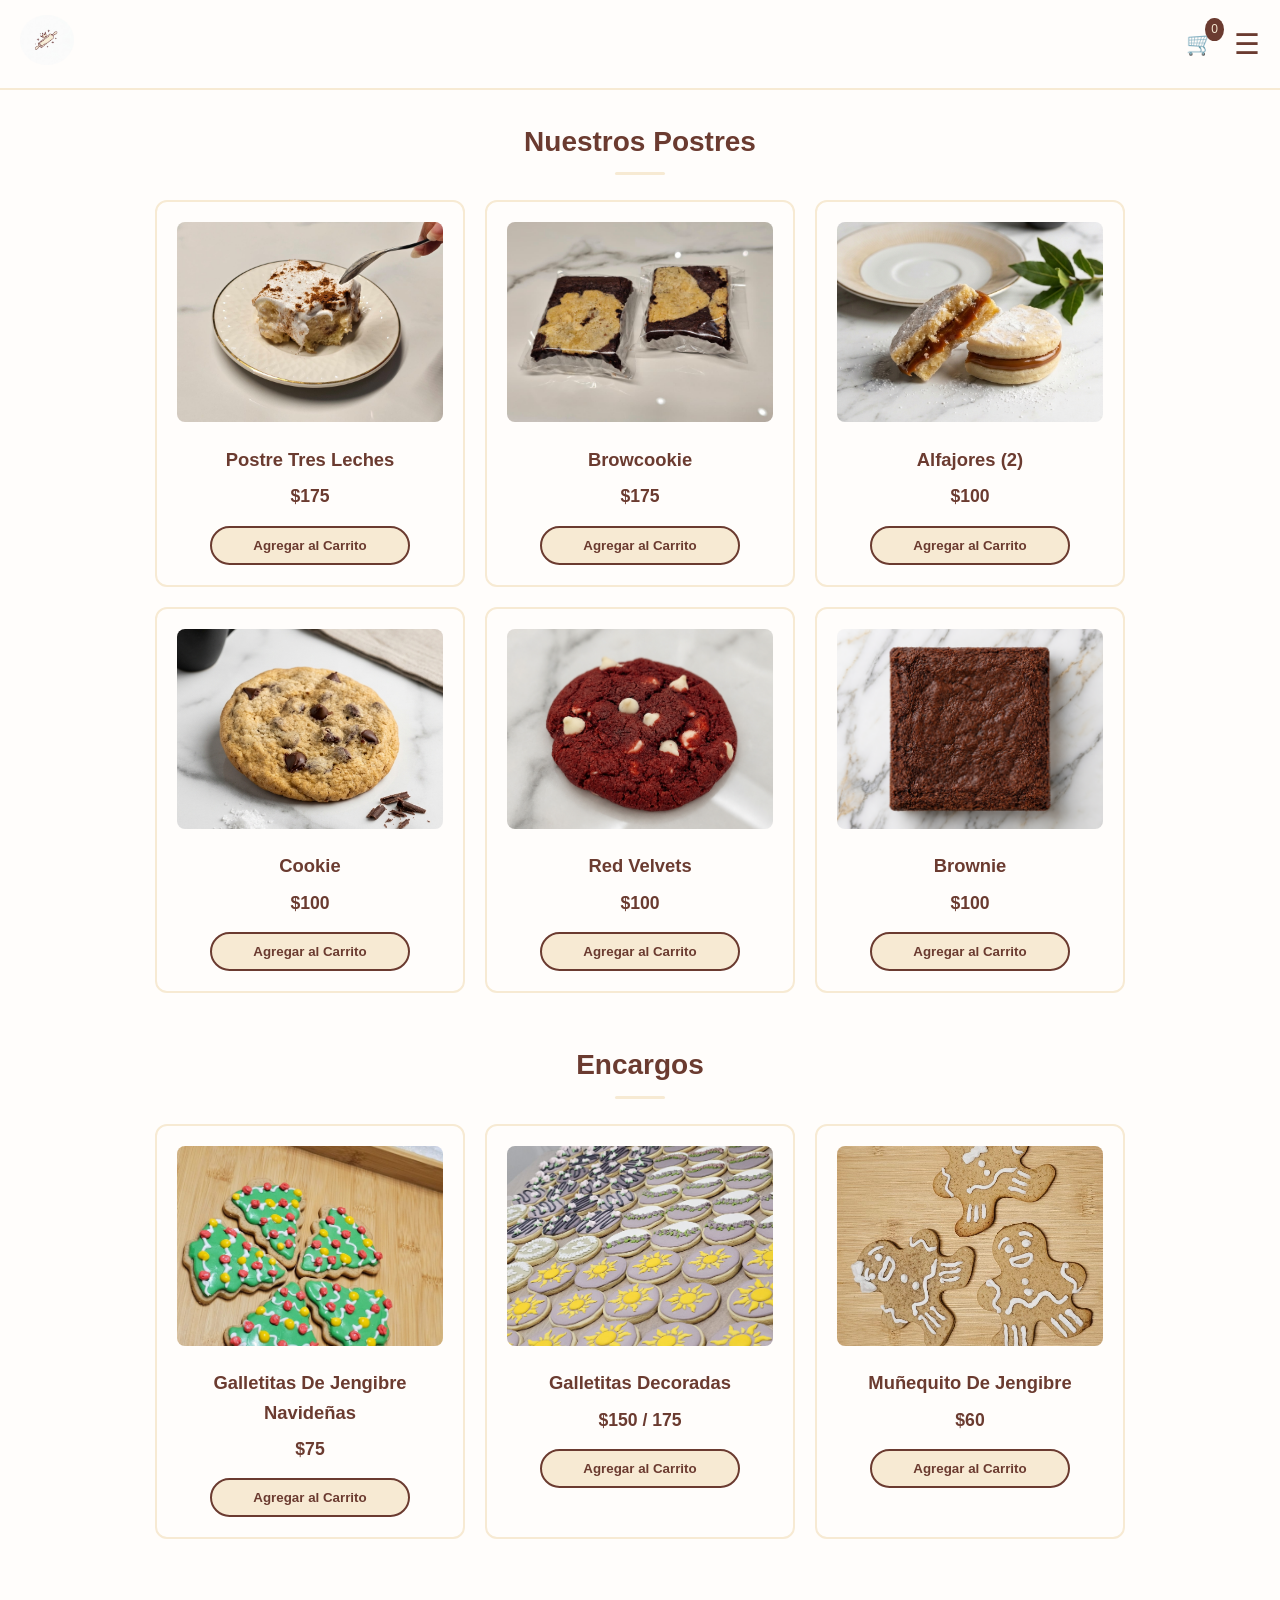
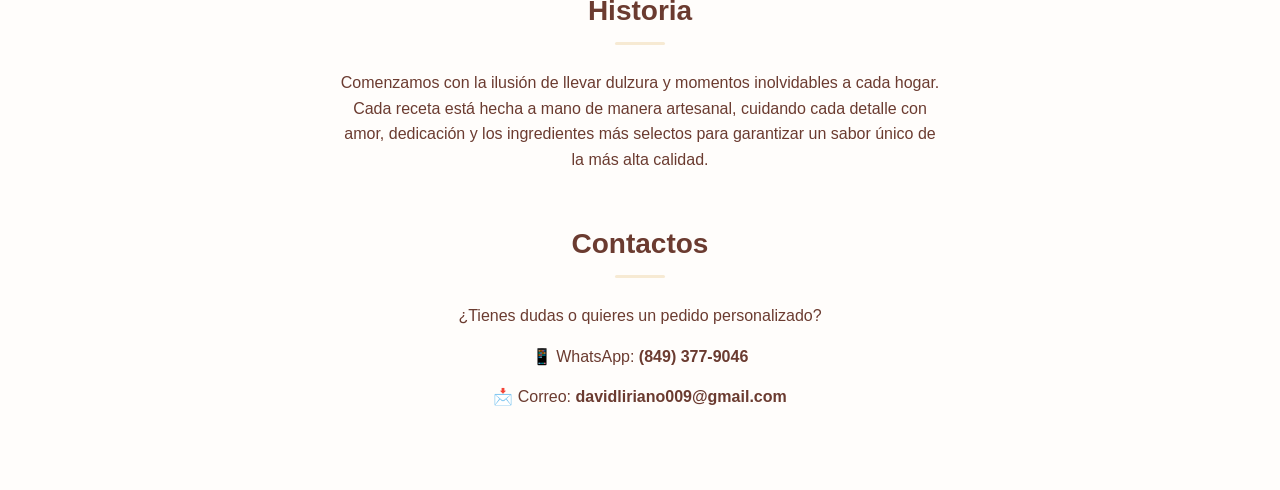
==== checkout.html @ f3876b4b "Add files via upload" ====
<!DOCTYPE html>
<html lang="es">
<head>
    <meta charset="UTF-8">
    <meta name="viewport" content="width=device-width, initial-scale=1.0">
    <title>Finalizar Pedido - WH Confetteria</title>
    <link rel="stylesheet" href="style.css">
</head>
<body class="checkout-body">

    <!-- NAVBAR PREMIUM MINIMALISTA -->
    <header class="checkout-navbar">
        <img src="hwconfetteria logo.jpg" alt="Logo Repostería" class="checkout-logo" onclick="window.location.href='index.html'">
        <span class="secure-icon">🔒 Pago Seguro</span>
    </header>

    <!-- VENTANA EMERGENTE DE AVISO -->
    <div id="custom-alert" class="modal-alert">
        <div class="modal-alert-content">
            <span class="modal-alert-icon">⚠️</span>
            <p id="modal-alert-text"></p>
            <button class="btn-modal-close" onclick="closeAlert()">Entendido</button>
        </div>
    </div>

    <!-- ENCABEZADO DE FORMULARIO DESPEJADO -->
    <div class="checkout-title-container">
        <h2>Finalizar tu compra</h2>
        <p>Por favor, completa tus datos para procesar la orden de tus postres.</p>
    </div>

    <!-- INTERFAZ DOS COLUMNAS -->
    <div class="checkout-container">
        
        <!-- COLUMNA IZQUIERDA: CONFIGURACIÓN DE FORMULARIOS -->
        <div class="checkout-main">
            
            <!-- PASO 1: DATOS PERSONALES -->
            <div class="checkout-section-card">
                <h3><span>1</span> Datos del Cliente</h3>
                <div class="form-group">
                    <label for="client-name">Nombre Completo</label>
                    <input type="text" id="client-name" placeholder="Ej. Juan Pérez" required>
                </div>
            </div>

            <!-- PASO 2: MÉTODOS DE ENTREGA DINÁMICOS -->
            <div class="checkout-section-card">
                <h3><span>2</span> Método de Entrega</h3>
                <div class="delivery-tabs">
                    <button type="button" class="tab-btn active" id="btn-pickup" onclick="setDeliveryMethod('pickup')">Pasar a buscar</button>
                    <button type="button" class="tab-btn" id="btn-delivery" onclick="setDeliveryMethod('delivery')">Envío a domicilio</button>
                </div>
                
                <!-- MOSTRADO POR DEFECTO -->
                <div id="pickup-info" class="delivery-content active">
                    <p class="pickup-text">📍 Retira tu pedido directamente en nuestra ubicación: <br><strong>Residencial Don Nube II</strong>.</p>
                </div>
                
                <!-- OCULTO POR DEFECTO -->
                <div id="delivery-info" class="delivery-content">
                    <div class="form-group">
                        <label for="order-address">Dirección Exacta de Envío</label>
                        <textarea id="order-address" placeholder="Sector, Calle, Número de casa o apartamento y referencias..."></textarea>
                    </div>
                </div>
            </div>

            <!-- PASO 3: PROGRAMACIÓN DE TIEMPO -->
            <div class="checkout-section-card">
                <h3><span>3</span> Programar Entrega</h3>
                <div class="form-group">
                    <label for="order-date">¿Para qué fecha y hora deseas tu pedido?</label>
                    <input type="datetime-local" id="order-date" required>
                </div>
            </div>

            <!-- PASO 4: MÉTODOS DE PAGO INTELIGENTES -->
            <div class="checkout-section-card">
                <h3><span>4</span> Método de Pago</h3>
                <div class="payment-tabs">
                    <button type="button" class="pay-tab-btn active" id="btn-cash" onclick="setPaymentMethod('cash')">Efectivo</button>
                    <button type="button" class="pay-tab-btn" id="btn-transfer" onclick="setPaymentMethod('transfer')">Transferencia Bancaria</button>
                </div>

                <!-- SECCIÓN DE BANCOS OCULTA POR DEFECTO -->
                <div id="bank-info" class="payment-content">
                    <p class="bank-instruction">Selecciona el banco desde el cual vas a transferir:</p>
                    
                    <div class="bank-options-grid">
                        <div class="bank-item" id="bank-reservas" onclick="selectBank('Banreservas')">
                            <img src="Banreservas.jpg" alt="Banreservas" class="bank-logo-img">
                            <span>Banreservas</span>
                        </div>
                        <div class="bank-item" id="bank-popular" onclick="selectBank('Popular')">
                            <img src="Popular.png" alt="Popular" class="bank-logo-img">
                            <span>Banco Popular</span>
                        </div>
                        <div class="bank-item" id="bank-bhd" onclick="selectBank('BHD')">
                            <img src="Bhd.jpg" alt="BHD" class="bank-logo-img">
                            <span>Banco BHD</span>
                        </div>
                    </div>
                </div>
            </div>

        </div>

        <!-- COLUMNA DERECHA: RESUMEN LATERAL FIJO -->
        <div class="checkout-sidebar">
            <div class="summary-card">
                <h3>Resumen del Pedido</h3>
                <hr class="summary-divider">
                <ul id="summary-items-list" class="summary-items-list">
                    <!-- Dinámico -->
                </ul>
                <hr class="summary-divider">
                <div class="summary-total-row">
                    <span>Total a pagar:</span>
                    <span class="total-price">$<span id="summary-total-val">0</span></span>
                </div>
                <button class="btn-place-order" onclick="processFinalOrder()">Confirmar y Enviar por WhatsApp</button>
                <button class="btn-back-store" onclick="window.location.href='index.html'">← Volver a la tienda</button>
            </div>
        </div>

    </div>

    <!-- SCRIPT LOGICIAL DE FILTRADO -->
    <script>
        let checkoutCart = [];
        let deliveryMethod = 'pickup';
        let paymentMethod = 'cash';
        let selectedBankName = '';

        window.onload = function() {
            const savedCart = localStorage.getItem('wh_cart');
            if(!savedCart) {
                window.location.href = 'index.html';
                return;
            }
            checkoutCart = JSON.parse(savedCart);
            renderSummary();
        };

        function renderSummary() {
            const listContainer = document.getElementById('summary-items-list');
            listContainer.innerHTML = '';
            let total = 0;

            checkoutCart.forEach(item => {
                total += item.price;
                let li = document.createElement('li');
                li.className = 'summary-item';
                li.innerHTML = `<span>${item.name}</span> <strong>$${item.price}</strong>`;
                listContainer.appendChild(li);
            });

            document.getElementById('summary-total-val').innerText = total;
        }

        function showAlert(text) {
            document.getElementById('modal-alert-text').innerText = text;
            document.getElementById('custom-alert').classList.add('show');
        }
        function closeAlert() { document.getElementById('custom-alert').classList.remove('show'); }

        function setDeliveryMethod(method) {
            deliveryMethod = method;
            document.getElementById('btn-pickup').classList.remove('active');
            document.getElementById('btn-delivery').classList.remove('active');
            document.getElementById('pickup-info').classList.remove('active');
            document.getElementById('delivery-info').classList.remove('active');
            
            if(method === 'pickup') {
                document.getElementById('btn-pickup').classList.add('active');
                document.getElementById('pickup-info').classList.add('active');
                document.getElementById('order-address').value = ""; 
            } else {
                document.getElementById('btn-delivery').classList.add('active');
                document.getElementById('delivery-info').classList.add('active');
            }
        }

        function setPaymentMethod(method) {
            paymentMethod = method;
            document.getElementById('btn-cash').classList.remove('active');
            document.getElementById('btn-transfer').classList.remove('active');
            document.getElementById('bank-info').classList.remove('active');
            
            if(method === 'cash') {
                document.getElementById('btn-cash').classList.add('active');
                selectedBankName = '';
                clearBankSelection();
            } else {
                document.getElementById('btn-transfer').classList.add('active');
                document.getElementById('bank-info').classList.add('active');
            }
        }

        function selectBank(bank) {
            selectedBankName = bank;
            clearBankSelection();
            if(bank === 'Banreservas') document.getElementById('bank-reservas').classList.add('selected');
            if(bank === 'Popular') document.getElementById('bank-popular').classList.add('selected');
            if(bank === 'BHD') document.getElementById('bank-bhd').classList.add('selected');
        }

        function clearBankSelection() {
            document.getElementById('bank-reservas').classList.remove('selected');
            document.getElementById('bank-popular').classList.remove('selected');
            document.getElementById('bank-bhd').classList.remove('selected');
        }

        function processFinalOrder() {
            const name = document.getElementById('client-name').value.trim();
            if(!name) {
                showAlert("Por favor, introduce tu nombre.");
                return;
            }

            let address = "";
            if(deliveryMethod === 'delivery') {
                address = document.getElementById('order-address').value.trim();
                if(!address) {
                    showAlert("Por favor, ingresa tu dirección de envío.");
                    return;
                }
            }

            const dateVal = document.getElementById('order-date').value;
            if(!dateVal) {
                showAlert("Por favor, selecciona el día y la hora de entrega.");
                return;
            }

            if(paymentMethod === 'transfer' && !selectedBankName) {
                showAlert("Por favor, selecciona un banco para la transferencia.");
                return;
            }

            const fechaFormateada = new Date(dateVal).toLocaleString('es-DO', {
                dateStyle: 'medium', timeStyle: 'short'
            });

            let mensaje = `🛍️ *NUEVA ORDEN DE LA WEB - WH CONFETTERIA*\n\n`;
            mensaje += `👤 *Cliente:* ${name}\n`;
            mensaje += `📅 *Fecha y hora:* ${fechaFormateada}\n`;
            
            if(deliveryMethod === 'pickup') {
                mensaje += `🛵 *Tipo:* Pasar a buscar por la tienda\n`;
            } else {
                mensaje += `🛵 *Tipo:* Envío a domicilio\n📍 *Dirección:* ${address}\n`;
            }

            if(paymentMethod === 'cash') {
                mensaje += `💵 *Pago:* Efectivo\n`;
            } else {
                mensaje += `💵 *Pago:* Transferencia Bancaria (${selectedBankName})\n`;
            }

            mensaje += `\n📦 *Detalle del Pedido:*\n`;
            let total = 0;
            checkoutCart.forEach(item => {
                mensaje += `- ${item.name} ($${item.price})\n`;
                total += item.price;
            });

            mensaje += `\n💰 *Total a pagar: $${total}*`;

            let url = `https://wa.me/18493779046?text=${encodeURIComponent(mensaje)}`;
            localStorage.removeItem('wh_cart'); 
            window.open(url, '_blank');
        }
    </script>
</body>
</html>
---- style.css ----
/* CONFIGURACIÓN GENERAL */
* {
    margin: 0;
    padding: 0;
    box-sizing: border-box;
    font-family: 'Segoe UI', Tahoma, Geneva, Verdana, sans-serif;
}

body {
    background-color: #FFFDFB;
    color: #6B3B30;
    line-height: 1.6;
}

/* NAVBAR */
.navbar {
    display: flex;
    justify-content: space-between;
    align-items: center;
    padding: 15px 20px;
    background-color: #FFFDFB;
    border-bottom: 2px solid #F7EAD3;
    position: sticky;
    top: 0;
    z-index: 100;
}

.logo-img {
    height: 50px; /* Un poco más compacto para que no sature en móvil */
    width: auto;
    object-fit: contain;
    border-radius: 100%;
}

.right-nav {
    display: flex;
    align-items: center;
    gap: 20px;
}

.cart-icon {
    font-size: 1.4rem;
    cursor: pointer;
    position: relative;
    user-select: none;
}

#cart-count {
    position: absolute;
    top: -8px;
    right: -10px;
    background-color: #6B3B30;
    color: #F7EAD3;
    border-radius: 50%;
    padding: 2px 6px;
    font-size: 0.75rem;
}

.menu-toggle {
    font-size: 1.8rem;
    cursor: pointer;
    color: #6B3B30;
    user-select: none;
}

/* MENÚ LATERAL DESPLEGABLE (DERECHA) */
.sidebar {
    position: fixed;
    top: 0;
    right: -100%; /* Oculto completamente fuera de la pantalla */
    width: 300px;
    max-width: 85%; /* No tapa toda la pantalla en móviles pequeños, dejando ver el fondo */
    height: 100%;
    background-color: #FFFDFB;
    box-shadow: -5px 0 15px rgba(107, 59, 48, 0.1);
    z-index: 200;
    padding: 40px 30px;
    transition: right 0.4s ease;
    border-left: 3px solid #F7EAD3;
}

.sidebar.active {
    right: 0;
}

.close-btn {
    font-size: 2.5rem;
    cursor: pointer;
    color: #6B3B30;
    position: absolute;
    top: 15px;
    right: 25px;
}

.menu-links {
    list-style: none;
    margin-top: 40px;
}

.menu-links li {
    margin-bottom: 25px;
}

.menu-links a {
    text-decoration: none;
    color: #6B3B30;
    font-size: 1.25rem;
    font-weight: 600;
    display: block;
}

.map-link {
    color: #b07061 !important;
    border-top: 1px solid #F7EAD3;
    padding-top: 15px;
    margin-top: 15px;
}

/* CARRITO LATERAL RE-DISEÑADO PARA MÓVILES */
.cart-sidebar {
    position: fixed;
    top: 0;
    right: -100%; 
    width: 100%; /* Ocupa toda la pantalla en móvil para interactuar mejor */
    max-width: 400px; /* En computadoras no se desparrama demasiado */
    height: 100%;
    background-color: #FFFDFB;
    box-shadow: -5px 0 15px rgba(107, 59, 48, 0.1);
    z-index: 250;
    padding: 40px 20px;
    transition: right 0.4s ease;
    border-left: 3px solid #F7EAD3;
    display: flex;
    flex-direction: column;
}

.cart-sidebar.active {
    right: 0;
}

.cart-sidebar h3 {
    margin-bottom: 20px;
    border-bottom: 2px solid #F7EAD3;
    padding-bottom: 10px;
}

#cart-items {
    list-style: none;
    overflow-y: auto;
    flex-grow: 1;
}

#cart-items li {
    display: flex;
    justify-content: space-between;
    align-items: center;
    padding: 12px 0;
    border-bottom: 1px solid #F7EAD3;
    font-size: 1rem;
}

.remove-item {
    color: #d9534f;
    cursor: pointer;
    font-weight: bold;
    padding: 5px 10px; /* Área de toque más grande para dedos */
}

.cart-total {
    padding: 20px 0;
    font-size: 1.3rem;
    border-top: 2px solid #F7EAD3;
}

.btn-checkout {
    background-color: #6B3B30;
    color: #FFFDFB;
    border: none;
    padding: 15px; /* Botón alto, cómodo para pulsar en pantallas táctiles */
    font-size: 1.1rem;
    font-weight: bold;
    border-radius: 8px;
    cursor: pointer;
    width: 100%;
}

/* CONTENIDO PRINCIPAL */
.content {
    max-width: 1000px;
    margin: 0 auto;
    padding: 30px 15px;
}

.product-section, .about-section, .contact-section {
    margin-bottom: 50px;
    scroll-margin-top: 90px;
}

h2 {
    font-size: 1.75rem;
    margin-bottom: 25px;
    text-align: center;
}

h2::after {
    content: '';
    display: block;
    width: 50px;
    height: 3px;
    background-color: #F7EAD3;
    margin: 8px auto 0 auto;
    border-radius: 2px;
}

/* CUADRÍCULA DE PRODUCTOS INTELIGENTE */
.products-grid {
    display: grid;
    grid-template-columns: repeat(auto-fit, minmax(240px, 1fr));
    gap: 20px;
}

.product-card {
    background-color: #FFFDFB;
    border: 2px solid #F7EAD3;
    border-radius: 12px;
    padding: 20px;
    text-align: center;
}

.product-placeholder {
    font-size: 3.5rem;
    margin-bottom: 10px;
}

.product-card h3 {
    font-size: 1.15rem;
    margin-bottom: 8px;
}

.price {
    font-weight: bold;
    font-size: 1.1rem;
    margin-bottom: 15px;
}

.btn-add {
    background-color: #F7EAD3;
    color: #6B3B30;
    border: 2px solid #6B3B30;
    padding: 10px 20px; /* Ajustado para pantallas táctiles */
    font-weight: bold;
    border-radius: 25px;
    cursor: pointer;
    width: 100%; /* Ocupa el ancho de la tarjeta en móvil para presionar fácil */
    max-width: 200px;
}

/* SECCIONES TEXTO */
.about-section p, .contact-section p {
    text-align: center;
    max-width: 600px;
    margin: 0 auto 15px auto;
    font-size: 1rem;
}

/* ==========================================================================
   MEDIA QUERIES (OPTIMIZACIONES ESPECÍFICAS PARA PANTALLAS PEQUEÑAS)
   ========================================================================== */
@media (max-width: 480px) {
    .navbar {
        padding: 12px 15px;
    }
    
    .logo-img {
        height: 45px;
    }

    .products-grid {
        grid-template-columns: 1fr; /* Una sola columna limpia en móviles */
        gap: 15px;
    }

    .product-card {
        padding: 15px;
    }

    .btn-add {
        max-width: 100%; /* Botón completo de lado a lado en la tarjeta */
    }

    h2 {
        font-size: 1.5rem;
    }
}

.product-img {
    width: 100%;
    height: 200px;         /* Altura fija ideal para que todas las tarjetas midan lo mismo */
    object-fit: cover;     /* Esto hace que la foto se adapte sin estirarse feo */
    border-radius: 8px;    /* Bordes redondeados elegantes */
    margin-bottom: 15px;
}

/* CONFIGURACIÓN GENERAL */
* {
    margin: 0;
    padding: 0;
    box-sizing: border-box;
    font-family: 'Segoe UI', Tahoma, Geneva, Verdana, sans-serif;
}

body {
    background-color: #FFFDFB;
    color: #6B3B30;
    line-height: 1.6;
}

/* NAVBAR */
.navbar {
    display: flex;
    justify-content: space-between;
    align-items: center;
    padding: 15px 20px;
    background-color: #FFFDFB;
    border-bottom: 2px solid #F7EAD3;
    position: sticky;
    top: 0;
    z-index: 100;
}

.logo-img {
    height: 50px;
    width: auto;
    object-fit: contain;
}

.right-nav {
    display: flex;
    align-items: center;
    gap: 20px;
}

.cart-icon {
    font-size: 1.4rem;
    cursor: pointer;
    position: relative;
    user-select: none;
}

#cart-count {
    position: absolute;
    top: -8px;
    right: -10px;
    background-color: #6B3B30;
    color: #F7EAD3;
    border-radius: 50%;
    padding: 2px 6px;
    font-size: 0.75rem;
}

.menu-toggle {
    font-size: 1.8rem;
    cursor: pointer;
    color: #6B3B30;
    user-select: none;
}

/* MENÚ LATERAL DESPLEGABLE (DERECHA) */
.sidebar {
    position: fixed;
    top: 0;
    right: -100%;
    width: 300px;
    max-width: 85%;
    height: 100%;
    background-color: #FFFDFB;
    box-shadow: -5px 0 15px rgba(107, 59, 48, 0.1);
    z-index: 200;
    padding: 40px 30px;
    transition: right 0.4s ease;
    border-left: 3px solid #F7EAD3;
}

.sidebar.active {
    right: 0;
}

.close-btn {
    font-size: 2.5rem;
    cursor: pointer;
    color: #6B3B30;
    position: absolute;
    top: 15px;
    right: 25px;
}

.menu-links {
    list-style: none;
    margin-top: 40px;
}

.menu-links li {
    margin-bottom: 25px;
}

.menu-links a {
    text-decoration: none;
    color: #6B3B30;
    font-size: 1.25rem;
    font-weight: 600;
    display: block;
}

.map-link {
    color: #b07061 !important;
    border-top: 1px solid #F7EAD3;
    padding-top: 15px;
    margin-top: 15px;
}

/* CARRITO LATERAL */
.cart-sidebar {
    position: fixed;
    top: 0;
    right: -100%; 
    width: 100%;
    max-width: 400px;
    height: 100%;
    background-color: #FFFDFB;
    box-shadow: -5px 0 15px rgba(107, 59, 48, 0.1);
    z-index: 250;
    padding: 40px 20px;
    transition: right 0.4s ease;
    border-left: 3px solid #F7EAD3;
    display: flex;
    flex-direction: column;
}

.cart-sidebar.active {
    right: 0;
}

.cart-sidebar h3 {
    margin-bottom: 20px;
    border-bottom: 2px solid #F7EAD3;
    padding-bottom: 10px;
}

#cart-items {
    list-style: none;
    overflow-y: auto;
    flex-grow: 1;
}

#cart-items li {
    display: flex;
    justify-content: space-between;
    align-items: center;
    padding: 12px 0;
    border-bottom: 1px solid #F7EAD3;
    font-size: 1rem;
}

.remove-item {
    color: #d9534f;
    cursor: pointer;
    font-weight: bold;
    padding: 5px 10px;
}

/* NUEVA CAJA DE FECHA CON DISEÑO PREMIUM */
.order-date-card {
    background-color: #FFFDFB;
    border: 2px solid #F7EAD3;
    border-radius: 12px;
    padding: 18px;
    margin: 20px 0;
    box-shadow: 0 4px 12px rgba(107, 59, 48, 0.04);
}

.date-header {
    display: flex;
    align-items: center;
    gap: 10px;
    margin-bottom: 12px;
}

.calendar-icon {
    font-size: 1.3rem;
}

.date-label {
    font-weight: 700;
    font-size: 0.95rem;
    color: #6B3B30;
    text-transform: uppercase;
    letter-spacing: 0.5px;
}

.order-date-card input[type="datetime-local"] {
    width: 100%;
    padding: 12px 14px;
    border: 2px solid #F7EAD3;
    background-color: #FFFDFB;
    color: #6B3B30;
    border-radius: 8px;
    font-size: 1.05rem; /* Más grande para pulsar fácilmente en móviles */
    font-weight: 500;
    outline: none;
    transition: border-color 0.2s, box-shadow 0.2s;
    cursor: pointer;
}

.order-date-card input[type="datetime-local"]:focus {
    border-color: #6B3B30;
    box-shadow: 0 0 0 3px rgba(107, 59, 48, 0.1);
}

.cart-total {
    padding: 20px 0;
    font-size: 1.3rem;
    border-top: 2px solid #F7EAD3;
}

.btn-checkout {
    background-color: #6B3B30;
    color: #FFFDFB;
    border: none;
    padding: 15px;
    font-size: 1.1rem;
    font-weight: bold;
    border-radius: 8px;
    cursor: pointer;
    width: 100%;
}

/* CONTENIDO PRINCIPAL */
.content {
    max-width: 1000px;
    margin: 0 auto;
    padding: 30px 15px;
}

.product-section, .about-section, .contact-section {
    margin-bottom: 50px;
    scroll-margin-top: 90px;
}

h2 {
    font-size: 1.75rem;
    margin-bottom: 25px;
    text-align: center;
}

h2::after {
    content: '';
    display: block;
    width: 50px;
    height: 3px;
    background-color: #F7EAD3;
    margin: 8px auto 0 auto;
    border-radius: 2px;
}

/* CUADRÍCULA DE PRODUCTOS */
.products-grid {
    display: grid;
    grid-template-columns: repeat(auto-fit, minmax(240px, 1fr));
    gap: 20px;
}

.product-card {
    background-color: #FFFDFB;
    border: 2px solid #F7EAD3;
    border-radius: 12px;
    padding: 20px;
    text-align: center;
}

.product-img {
    width: 100%;
    height: 200px;
    object-fit: cover;
    border-radius: 8px;
    margin-bottom: 15px;
}

.product-card h3 {
    font-size: 1.15rem;
    margin-bottom: 8px;
}

.price {
    font-weight: bold;
    font-size: 1.1rem;
    margin-bottom: 15px;
}

.btn-add {
    background-color: #F7EAD3;
    color: #6B3B30;
    border: 2px solid #6B3B30;
    padding: 10px 20px;
    font-weight: bold;
    border-radius: 25px;
    cursor: pointer;
    width: 100%;
    max-width: 200px;
}

/* SECCIONES TEXTO */
.about-section p, .contact-section p {
    text-align: center;
    max-width: 600px;
    margin: 0 auto 15px auto;
    font-size: 1rem;
}

/* MEDIA QUERIES (CELULARES) */
@media (max-width: 480px) {
    .navbar {
        padding: 12px 15px;
    }
    
    .logo-img {
        height: 45px;
    }

    .products-grid {
        grid-template-columns: 1fr;
        gap: 15px;
    }

    .product-card {
        padding: 15px;
    }

    .btn-add {
        max-width: 100%;
    }

    h2 {
        font-size: 1.5rem;
    }
}
.instagram-link {
    color: #a06b5e !important;
    border-top: 1px solid #F7EAD3;
    padding-top: 15px;
    margin-top: 15px;
    display: flex;
    align-items: center;
    gap: 8px;
    transition: color 0.2s;
}

.instagram-link:hover {
    color: #6B3B30 !important;
}
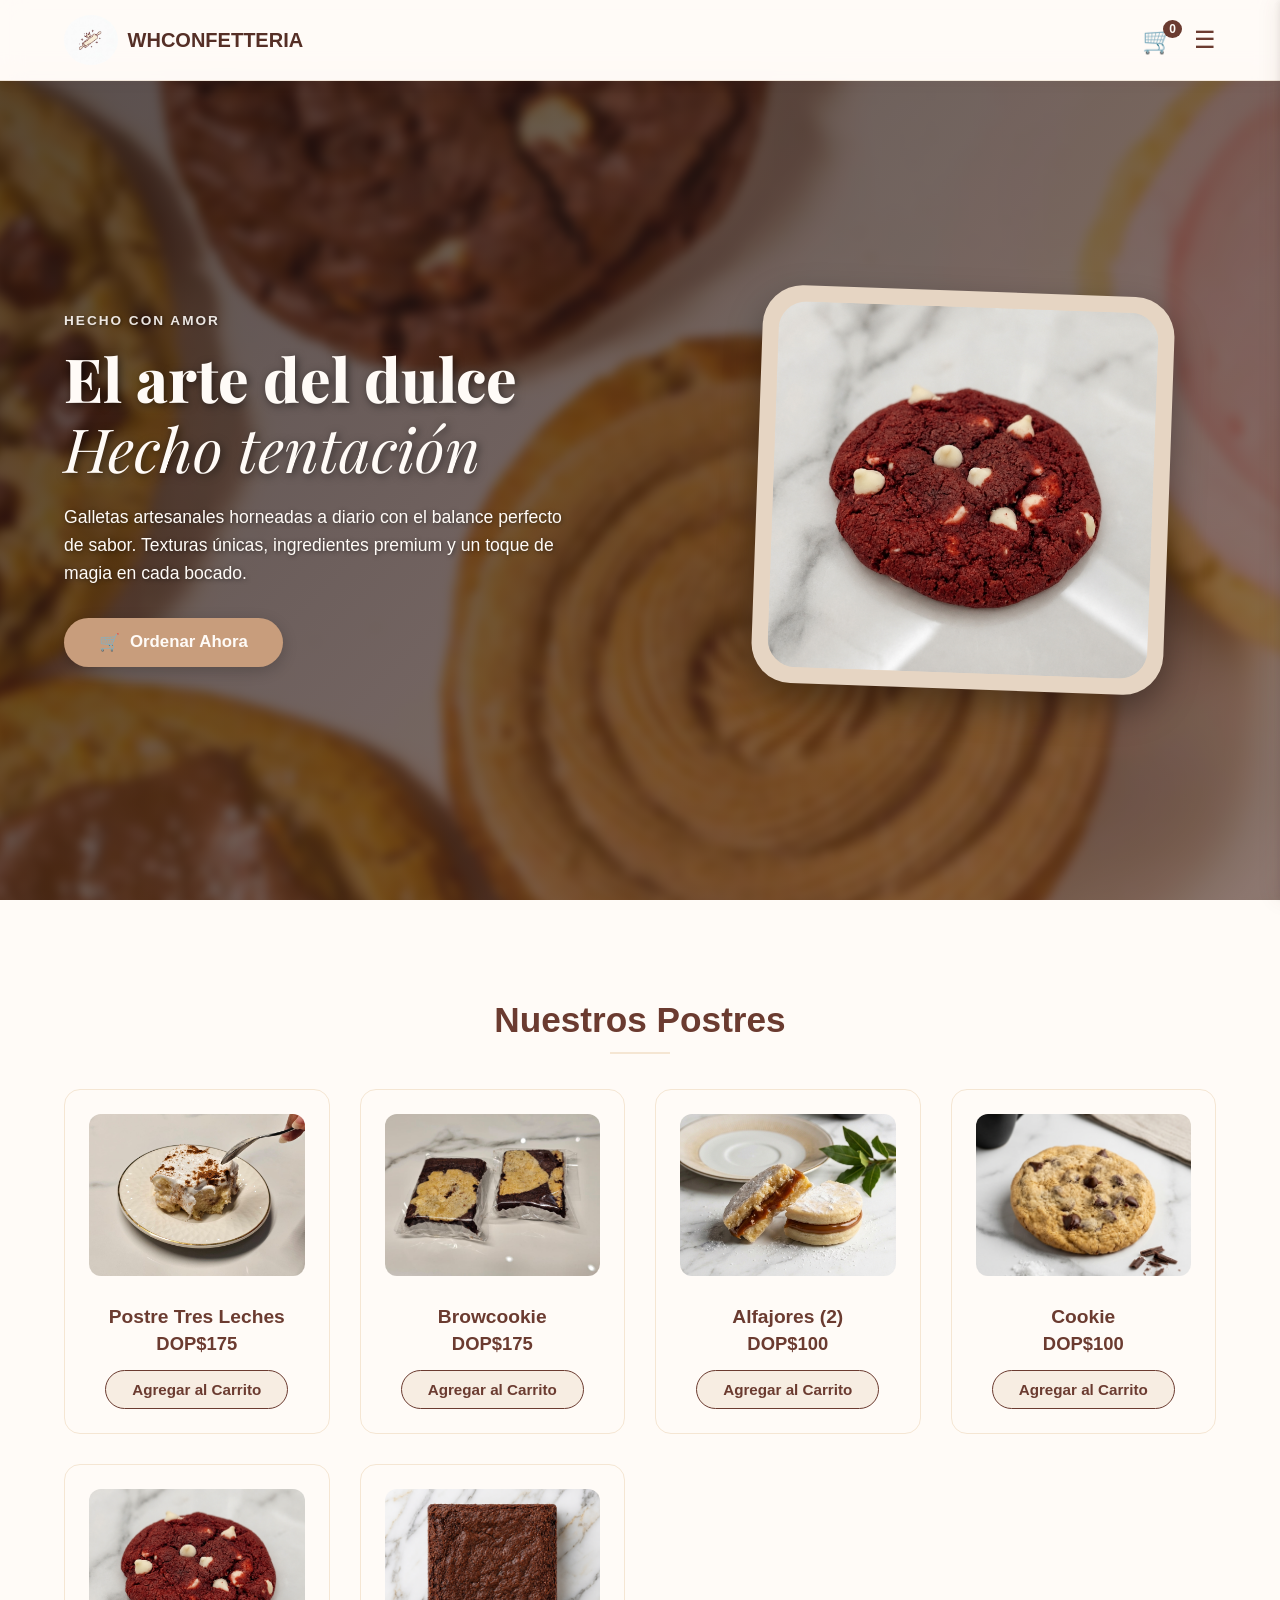
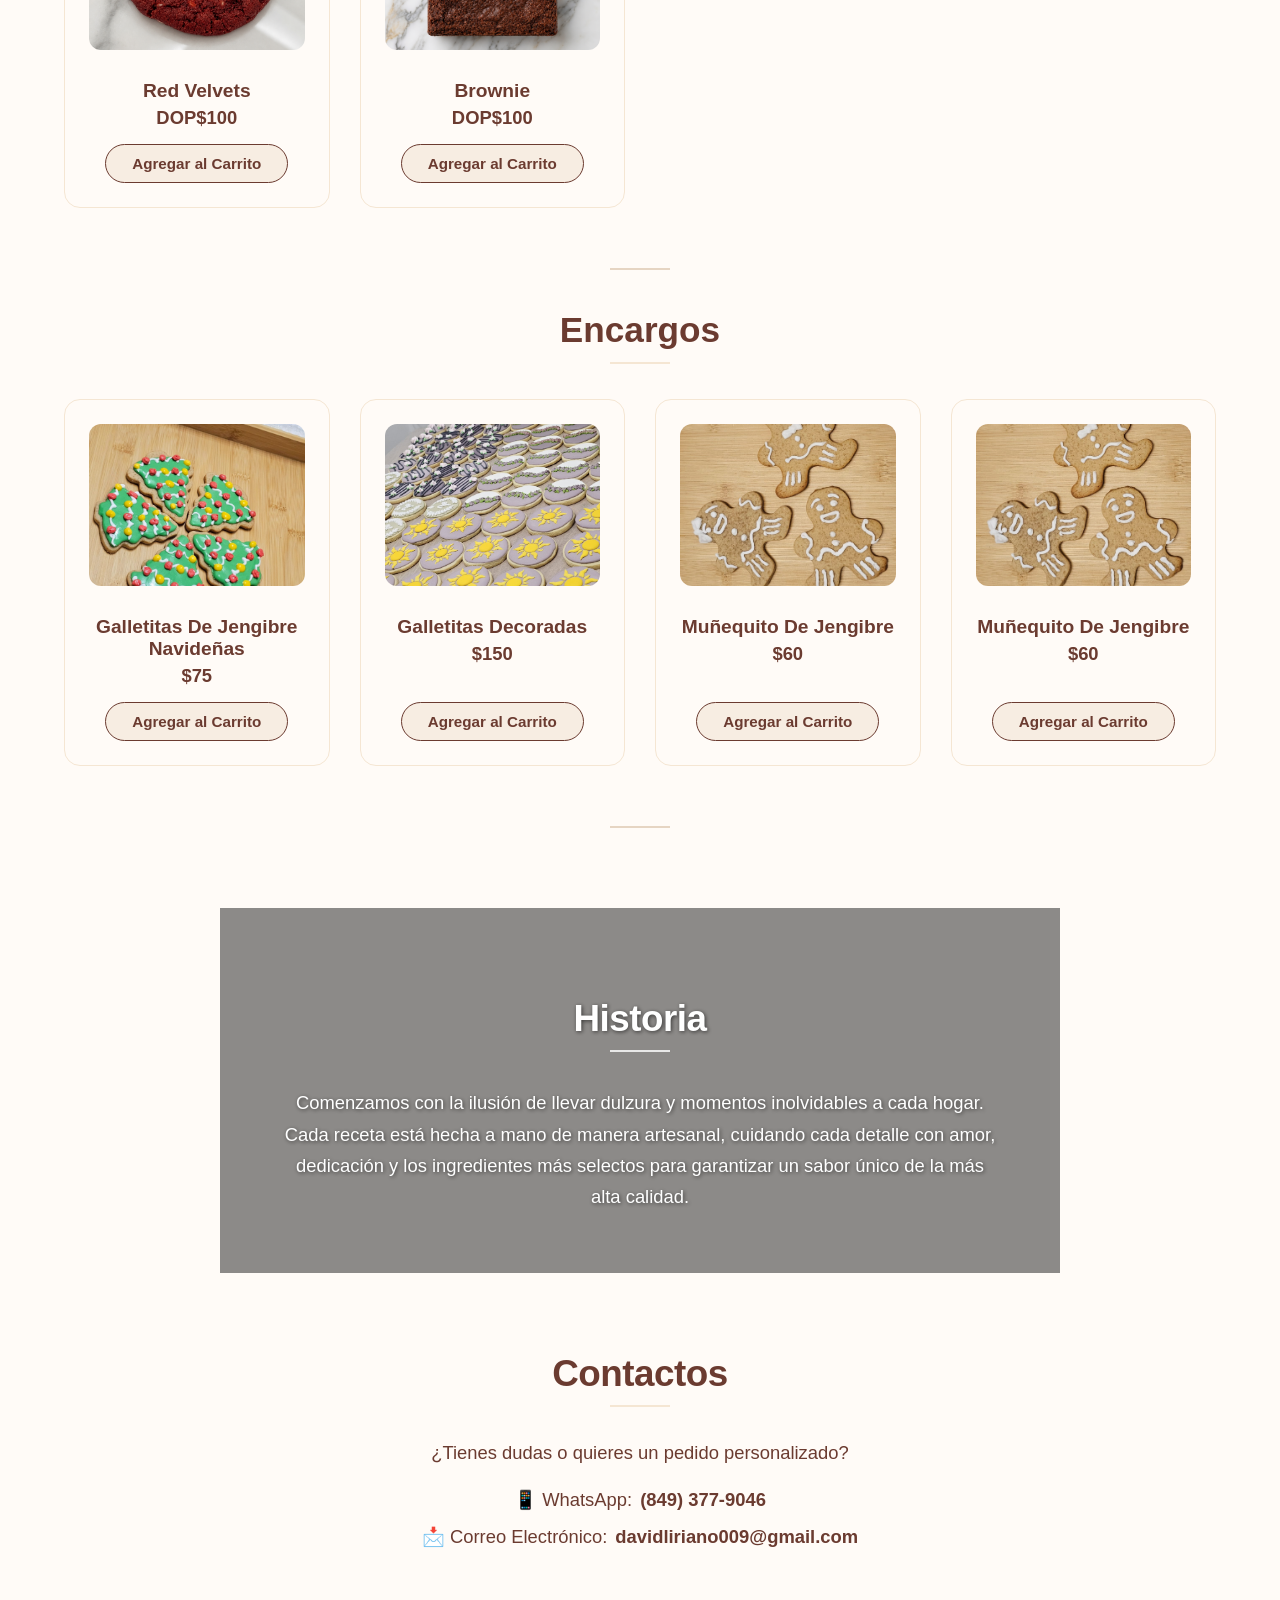
==== commit 513791ec: "Add files via upload" ====
--- a/checkout.html
+++ b/checkout.html
@@ -1,4 +1,3 @@
-
 <!DOCTYPE html>
 <html lang="es">
 <head>
@@ -11,12 +10,16 @@
 
     <!-- NAVBAR PREMIUM MINIMALISTA -->
     <header class="checkout-navbar">
-        <img src="hwconfetteria logo.jpg" alt="Logo Repostería" class="checkout-logo" onclick="window.location.href='index.html'">
+        <a href="index.html" class="logo-container" style="text-decoration: none; display: flex; align-items: center; gap: 10px;">
+            <img class="logo-img" src="hwconfetteria logo.jpg" alt="Logo Repostería" class="checkout-logo">
+            <span class="logo-text">WH</span>
+
+        </a>
         <span class="secure-icon">🔒 Pago Seguro</span>
     </header>
 
     <!-- VENTANA EMERGENTE DE AVISO -->
-    <div id="custom-alert" class="modal-alert">
+    <div id="custom-alert" class="modal-alert" style="display: none;">
         <div class="modal-alert-content">
             <span class="modal-alert-icon">⚠️</span>
             <p id="modal-alert-text"></p>
@@ -107,8 +110,10 @@
 
         </div>
 
-        <!-- COLUMNA DERECHA: RESUMEN LATERAL FIJO -->
+        <!-- COLUMNA DERECHA: RESUMEN LATERAL TOTALMENTE SEPARADO -->
         <div class="checkout-sidebar">
+            
+            <!-- 1. TARJETA BLANCA: Únicamente para el Resumen y el Total -->
             <div class="summary-card">
                 <h3>Resumen del Pedido</h3>
                 <hr class="summary-divider">
@@ -120,14 +125,66 @@
                     <span>Total a pagar:</span>
                     <span class="total-price">$<span id="summary-total-val">0</span></span>
                 </div>
-                <button class="btn-place-order" onclick="processFinalOrder()">Confirmar y Enviar por WhatsApp</button>
-                <button class="btn-back-store" onclick="window.location.href='index.html'">← Volver a la tienda</button>
-            </div>
-        </div>
-
-    </div>
-
-    <!-- SCRIPT LOGICIAL DE FILTRADO -->
+            </div> <!-- AQUÍ SE CIERRA LA CAJA BLANCA DEL RESUMEN -->
+
+            <!-- 2. SECCIÓN INDEPENDIENTE: Políticas, Checkbox y Botones de Acción (Sueltos) -->
+            <div class="checkout-legal-container">
+                
+                <!-- Caja de políticas propia con su fondo crema manejado por CSS -->
+                <div class="policy-box">
+                    <div class="policy-title">
+                        <span class="info-icon">ℹ️</span>
+                        <h4>Nuestra Política de Compromiso y Dulzura</h4>
+                    </div>
+                    <ul class="policy-list">
+                        <li><strong>Cada postre es único:</strong> Preparamos tus pedidos desde cero y de forma totalmente artesanal para garantizar su frescura, por lo que no aceptamos devoluciones una vez entregados.</li>
+                        <li><strong>¿Surgió un imprevisto?:</strong> Puedes cancelar tu orden de forma gratuita con un mínimo de <strong>24 horas de anticipación</strong>. Pasado este plazo, no se realizarán reembolsos debido a que los insumos ya habrán sido utilizados para tu preparación.</li>
+                        <li>Para conocer todos los detalles sobre nuestro proceso, consulta nuestros <a href="terminos.html" target="_blank">Términos y Condiciones completos</a>.</li>
+                    </ul>
+                </div>
+
+                <!-- Checkbox de aceptación (Suelto sobre fondo crema manejado por CSS) -->
+                <div class="terms-checkbox-container">
+                    <input type="checkbox" id="accept-terms" class="custom-checkbox">
+                    <label for="accept-terms" class="checkbox-label">
+                        He leído y acepto los <a href="terminos.html" target="_blank">Términos y Condiciones</a> y las <a href="privacidad.html" target="_blank">Políticas de Privacidad</a>
+                    </label>
+                </div>
+
+                <!-- Logotipos de Tarjetas -->
+                <div class="payment-icons">
+                    <img src="https://upload.wikimedia.org/wikipedia/commons/2/2a/Mastercard-logo.svg" alt="Mastercard" class="pay-logo">
+                </div>
+
+                <!-- Botones de Acción (Sueltos sobre fondo crema manejado por CSS) -->
+                <div class="checkout-actions">
+                    <button class="btn-checkout-confirm" onclick="processFinalOrder()">
+                        Confirmar Pedido <span class="arrow-icon">➔</span>
+                    </button>
+                    
+                    <button class="btn-checkout-continue" onclick="window.location.href='index.html'">
+                        <span class="bag-icon">🛍️</span> Seguir Comprando
+                    </button>
+                    
+                    <button class="btn-checkout-cancel" onclick="cancelEntireOrder()">
+                        <span class="cancel-icon">✕</span> Cancelar Pedido
+                    </button>
+                </div>
+
+                <!-- Textos de confianza al pie -->
+                <div class="checkout-footer-links">
+                    <p class="trust-text">Retiro en tienda • Pago seguro</p>
+                    <a href="envios.html" target="_blank" class="delivery-policy-link">Ver política de entrega</a>
+                   
+                </div>
+
+            </div> <!-- Fin de checkout-legal-container -->
+
+        </div> <!-- Fin de checkout-sidebar -->
+
+    </div> <!-- Fin de checkout-container -->
+
+    <!-- SCRIPT LOGICIAL CON VALIDACIONES -->
     <script>
         let checkoutCart = [];
         let deliveryMethod = 'pickup';
@@ -135,12 +192,18 @@
         let selectedBankName = '';
 
         window.onload = function() {
-            const savedCart = localStorage.getItem('wh_cart');
+            const savedCart = localStorage.getItem('cart');
             if(!savedCart) {
                 window.location.href = 'index.html';
                 return;
             }
             checkoutCart = JSON.parse(savedCart);
+            
+            if(checkoutCart.length === 0) {
+                window.location.href = 'index.html';
+                return;
+            }
+            
             renderSummary();
         };
 
@@ -150,10 +213,18 @@
             let total = 0;
 
             checkoutCart.forEach(item => {
-                total += item.price;
+                const itemSubtotal = item.price * item.quantity;
+                total += itemSubtotal;
+                
                 let li = document.createElement('li');
                 li.className = 'summary-item';
-                li.innerHTML = `<span>${item.name}</span> <strong>$${item.price}</strong>`;
+                li.innerHTML = `
+                    <span style="display: flex; align-items: center; gap: 8px;">
+                        <img src="${item.imgSrc || 'hwconfetteria logo.jpg'}" style="width:30px; height:30px; border-radius:50%; object-fit:cover; border:1px solid #F5E6D3;">
+                        ${item.name} <strong>x${item.quantity}</strong>
+                    </span> 
+                    <strong>$${itemSubtotal}</strong>
+                `;
                 listContainer.appendChild(li);
             });
 
@@ -162,9 +233,11 @@
 
         function showAlert(text) {
             document.getElementById('modal-alert-text').innerText = text;
-            document.getElementById('custom-alert').classList.add('show');
-        }
-        function closeAlert() { document.getElementById('custom-alert').classList.remove('show'); }
+            document.getElementById('custom-alert').style.display = 'flex';
+        }
+        function closeAlert() { 
+            document.getElementById('custom-alert').style.display = 'none'; 
+        }
 
         function setDeliveryMethod(method) {
             deliveryMethod = method;
@@ -213,7 +286,18 @@
             document.getElementById('bank-bhd').classList.remove('selected');
         }
 
+        function cancelEntireOrder() {
+            localStorage.removeItem('cart');
+            window.location.href = "index.html";
+        }
+
         function processFinalOrder() {
+            const acceptCheckbox = document.getElementById('accept-terms');
+            if (!acceptCheckbox.checked) {
+                showAlert("Para continuar, debes leer y aceptar los Términos, Condiciones y Políticas de Privacidad.");
+                return;
+            }
+
             const name = document.getElementById('client-name').value.trim();
             if(!name) {
                 showAlert("Por favor, introduce tu nombre.");
@@ -263,16 +347,19 @@
             mensaje += `\n📦 *Detalle del Pedido:*\n`;
             let total = 0;
             checkoutCart.forEach(item => {
-                mensaje += `- ${item.name} ($${item.price})\n`;
-                total += item.price;
+                const itemSubtotal = item.price * item.quantity;
+                mensaje += `- ${item.name} (${item.quantity} ud.) -> $${itemSubtotal}\n`;
+                total += itemSubtotal;
             });
 
             mensaje += `\n💰 *Total a pagar: $${total}*`;
 
             let url = `https://wa.me/18493779046?text=${encodeURIComponent(mensaje)}`;
-            localStorage.removeItem('wh_cart'); 
+            
+            localStorage.removeItem('cart'); 
             window.open(url, '_blank');
+            window.location.href = "index.html"; 
         }
     </script>
 </body>
-</html>
+</html>
--- a/style.css
+++ b/style.css
@@ -1,37 +1,66 @@
-/* CONFIGURACIÓN GENERAL */
-* {
+/* ==========================================================================
+   1. ESTILOS BASE Y CONFIGURACIÓN GENERAL
+   ========================================================================== */
+body {
+    background-color: #FFFBF7;
+    font-family: -apple-system, BlinkMacSystemFont, "Segoe UI", Roboto, Helvetica, Arial, sans-serif;
     margin: 0;
     padding: 0;
+    color: #6B3B30;
+    overflow-x: hidden; /* Evita el desbordamiento horizontal en celulares */
+}
+
+/* NAVBAR PRINCIPAL COMPLETAMENTE FIJA CON TRANSPARENCIA */
+.navbar {
+    position: fixed;              /* Se queda fija al hacer scroll */
+    top: 0;
+    left: 0;
+    width: 100%;                  /* Ocupa todo el ancho */
+    z-index: 1000;                /* Se mantiene siempre por encima de todo el contenido */
     box-sizing: border-box;
-    font-family: 'Segoe UI', Tahoma, Geneva, Verdana, sans-serif;
-}
-
-body {
-    background-color: #FFFDFB;
-    color: #6B3B30;
-    line-height: 1.6;
-}
-
-/* NAVBAR */
-.navbar {
     display: flex;
     justify-content: space-between;
     align-items: center;
-    padding: 15px 20px;
-    background-color: #FFFDFB;
-    border-bottom: 2px solid #F7EAD3;
-    position: sticky;
-    top: 0;
-    z-index: 100;
+    padding: 15px 5%;
+    
+    /* Fondo con Transparencia Inteligente (Afecta SOLO a la caja contenedora) */
+    background-color: rgba(255, 251, 247, 0.82); /* Fondo crema con 82% de opacidad */
+    
+    /* Efecto Difuminado Glassmorphism al pasar el contenido por detrás */
+    backdrop-filter: blur(12px);                  
+    -webkit-backdrop-filter: blur(12px);          /* Compatibilidad garantizada para iPhone y Safari */
+    
+    /* Bordes y sombras sutiles de separación */
+    border-bottom: 1.5px solid rgba(245, 230, 211, 0.5); 
+    box-shadow: 0 2px 15px rgba(107, 59, 48, 0.04);
+    
+    transition: background-color 0.3s ease;
+}
+
+/* ASEGURAMOS QUE LOS ELEMENTOS DEL NAVBAR SE MANTENGAN 100% SÓLIDOS Y NÍTIDOS */
+.navbar .logo-container,
+.navbar .logo-img,
+.navbar .logo-text,
+.navbar .right-nav,
+.navbar .cart-icon,
+.navbar .menu-toggle,
+.navbar #cart-count {
+    opacity: 1 !important;    /* Evita que hereden la transparencia del fondo */
+    filter: none !important;
 }
 
 .logo-img {
-    height: 50px; /* Un poco más compacto para que no sature en móvil */
-    width: auto;
+    height: 50px; 
     object-fit: contain;
     border-radius: 100%;
 }
 
+.logo-text{
+    color: #552F26;
+    font-size: 20px;
+    font-weight: 600;
+}
+
 .right-nav {
     display: flex;
     align-items: center;
@@ -39,44 +68,298 @@
 }
 
 .cart-icon {
-    font-size: 1.4rem;
+    font-size: 1.6rem;
     cursor: pointer;
     position: relative;
-    user-select: none;
+    color: #6B3B30;
 }
 
 #cart-count {
     position: absolute;
-    top: -8px;
-    right: -10px;
+    top: -5px;
+    right: -8px;
     background-color: #6B3B30;
-    color: #F7EAD3;
+    color: #FFFBF7;
+    font-size: 0.75rem;
+    padding: 2px 6px;
     border-radius: 50%;
-    padding: 2px 6px;
-    font-size: 0.75rem;
+    font-weight: bold;
 }
 
 .menu-toggle {
-    font-size: 1.8rem;
-    cursor: pointer;
-    color: #6B3B30;
-    user-select: none;
-}
-
-/* MENÚ LATERAL DESPLEGABLE (DERECHA) */
+    font-size: 1.5rem;
+    cursor: pointer;
+    color: #6B3B30;
+}
+
+/* ==========================================================================
+   NUEVA SECCIÓN HERO DE BIENVENIDA (ESTILO EXCLUSIVO WH CONFETTERIA)
+   ========================================================================== */
+.hero-section {
+    position: relative;
+    width: 100%;
+    /* Ocupa el alto de la pantalla restando el menú superior */
+    min-height: calc(100vh - 80px); 
+    margin-top: 80px; 
+    display: flex;
+    align-items: center;
+    justify-content: center;
+    overflow: hidden;
+    padding: 40px 5%;
+    box-sizing: border-box;
+}
+
+/* Capa de fondo difuminada */
+.hero-background-overlay {
+    position: absolute;
+    top: 0;
+    left: 0;
+    width: 100%;
+    height: 100%;
+    background-image: url(FOndo\ de\ Postres.webp); /* Se utiliza una imagen de fondo integrada */
+    background-size: cover;
+    background-position: center;
+    background-repeat: no-repeat;
+    filter: blur(5px) brightness(0.65); /* Un poco de oscuridad para que contraste el texto */
+    transform: scale(1.05);
+    z-index: -2;
+}
+
+/* Capa de color cálido translúcido */
+.hero-section::after {
+    content: "";
+    position: absolute;
+    top: 0;
+    left: 0;
+    width: 100%;
+    height: 100%;
+    background: linear-gradient(135deg, rgba(38, 20, 17, 0.6) 0%, rgba(107, 59, 48, 0.4) 100%);
+    z-index: -1;
+}
+
+/* Contenedor principal de dos columnas (Escritorio) */
+.hero-container {
+    max-width: 1200px;
+    width: 100%;
+    display: grid;
+    grid-template-columns: 1.2fr 1fr;
+    gap: 40px;
+    align-items: center;
+    position: relative;
+    z-index: 10;
+}
+
+/* LADO IZQUIERDO: TEXTOS */
+.hero-text-content {
+    display: flex;
+    flex-direction: column;
+    align-items: flex-start;
+    text-align: left;
+}
+
+.hero-subtitle {
+    color: rgba(255, 251, 247, 0.9);
+    font-size: 0.85rem;
+    font-weight: 700;
+    letter-spacing: 2px;
+    margin-bottom: 15px;
+    text-shadow: 1px 1px 3px rgba(0, 0, 0, 0.4);
+}
+
+/* Título con fuente Playfair Display importada en el HTML */
+.hero-title {
+    color: #FFFBF7;
+    font-family: 'Playfair Display', Georgia, serif;
+    font-size: 3.8rem; /* Tamaño idóneo para computadoras */
+    font-weight: 800;
+    line-height: 1.15;
+    margin: 0 0 20px 0;
+    text-shadow: 2px 2px 8px rgba(0, 0, 0, 0.5);
+}
+
+.hero-title em {
+    font-family: 'Playfair Display', Georgia, serif;
+    font-style: italic;
+    font-weight: 400;
+}
+
+.hero-description {
+    color: #FFFBF7;
+    font-size: 1.1rem;
+    line-height: 1.6;
+    margin: 0 0 30px 0;
+    max-width: 500px;
+    text-shadow: 1px 1px 4px rgba(0, 0, 0, 0.5);
+}
+
+/* Botón de acción principal */
+.btn-hero-action {
+    display: inline-flex;
+    align-items: center;
+    gap: 10px;
+    background-color: #C89D7C; /* Marrón claro / beige tostado */
+    color: #FFFBF7;
+    padding: 14px 35px;
+    border-radius: 50px;
+    font-size: 1.05rem;
+    font-weight: 700;
+    text-decoration: none;
+    box-shadow: 0 4px 15px rgba(0, 0, 0, 0.2);
+    transition: background-color 0.2s, transform 0.1s;
+}
+
+.btn-hero-action:hover {
+    background-color: #B58A69;
+}
+
+.btn-hero-action:active {
+    transform: scale(0.97);
+}
+
+/* LADO DERECHO: TARJETA DEL PRODUCTO ESTRELLA (MARCO BEIGE CÁLIDO) */
+.hero-image-content {
+    display: flex;
+    justify-content: center;
+    align-items: center;
+    width: 100%;
+}
+
+.hero-product-card {
+    background-color: #E6D5C3; /* El hermoso marco beige cálido que combina */
+    padding: 16px;            /* Grosor del marco */
+    border-radius: 40px;      /* Esquinas muy redondeadas y estéticas */
+    box-shadow: 0 15px 35px rgba(0, 0, 0, 0.35);
+    max-width: 380px;         
+    width: 100%;
+    transform: rotate(2deg);  /* El toque de inclinación característico */
+    transition: transform 0.3s ease;
+}
+
+.hero-product-card:hover {
+    transform: rotate(0deg) scale(1.03);
+}
+
+.hero-highlight-img {
+    width: 100%;
+    height: auto;
+    border-radius: 28px;      /* Redondeado interno que acompaña el marco */
+    object-fit: cover;
+    display: block;
+}
+
+/* ==========================================================================
+   2. CONTENIDO Y DISEÑO DE SECCIONES (PRODUCTOS)
+   ========================================================================== */
+.content {
+    /* No requiere padding exagerado arriba porque el Hero empuja el contenido */
+    padding: 60px 5% 20px 5%; 
+    max-width: 1200px;
+    margin: 0 auto;
+}
+
+/* TITULARES (Productos, Encargos...) */
+.product-section h2 {
+    text-align: center;
+    color: #6B3B30;
+    font-size: 2.2rem;
+    font-weight: bold;
+    margin-top: 40px;
+    margin-bottom: 12px;
+}
+
+/* Línea crema debajo de los títulos de secciones de productos */
+.product-section::after {
+    content: "";
+    display: block;
+    width: 60px;
+    height: 2px;
+    background-color: #E6D5C3;
+    margin: 10px auto 40px auto; 
+}
+
+/* CUADRÍCULA INTELIGENTE (Se adapta sola al tamaño de pantalla) */
+.products-grid {
+    display: grid;
+    grid-template-columns: repeat(auto-fit, minmax(260px, 1fr));
+    gap: 30px; 
+    justify-content: center;
+    margin-bottom: 60px;
+}
+
+/* TARJETA DE PRODUCTO */
+.product-card {
+    background-color: #FFFBF7;
+    border: 1.5px solid #F5E6D3; 
+    border-radius: 16px;
+    padding: 24px;
+    text-align: center;
+    display: flex;
+    flex-direction: column;
+    align-items: center;
+    transition: transform 0.2s ease, box-shadow 0.2s ease;
+}
+
+.product-card:hover {
+    transform: translateY(-3px);
+    box-shadow: 0 8px 20px rgba(107, 59, 48, 0.04);
+}
+
+.product-img {
+    width: 100%;
+    aspect-ratio: 4 / 3;
+    object-fit: cover;
+    border-radius: 12px;
+    margin-bottom: 20px;
+}
+
+.product-card h3 {
+    font-size: 1.2rem;
+    font-weight: bold;
+    color: #6B3B30;
+    margin: 10px 0 5px 0;
+}
+
+.price {
+    font-size: 1.15rem;
+    font-weight: bold;
+    color: #6B3B30;
+    margin: 0 0 15px 0;
+}
+
+.btn-add {
+    background-color: #F7EDE2;
+    border: 1.5px solid #6B3B30;
+    color: #6B3B30;
+    font-weight: bold;
+    font-size: 0.95rem;
+    padding: 10px 24px;
+    border-radius: 20px;
+    cursor: pointer;
+    width: 85%;
+    margin-top: auto; 
+    transition: background-color 0.2s ease, color 0.2s ease;
+}
+
+.btn-add:hover {
+    background-color: #6B3B30;
+    color: #FFFBF7;
+}
+
+/* ==========================================================================
+   3. MENÚS LATERALES (SIDEBAR Y CARRITO)
+   ========================================================================== */
 .sidebar {
     position: fixed;
     top: 0;
-    right: -100%; /* Oculto completamente fuera de la pantalla */
-    width: 300px;
-    max-width: 85%; /* No tapa toda la pantalla en móviles pequeños, dejando ver el fondo */
+    right: -250px;
+    width: 250px;
     height: 100%;
-    background-color: #FFFDFB;
-    box-shadow: -5px 0 15px rgba(107, 59, 48, 0.1);
-    z-index: 200;
-    padding: 40px 30px;
-    transition: right 0.4s ease;
-    border-left: 3px solid #F7EAD3;
+    background-color: #FFFBF7;
+    box-shadow: -2px 0 5px rgba(0,0,0,0.05);
+    transition: right 0.3s ease;
+    z-index: 1051; 
+    padding: 20px;
+    box-sizing: border-box;
 }
 
 .sidebar.active {
@@ -84,354 +367,41 @@
 }
 
 .close-btn {
-    font-size: 2.5rem;
-    cursor: pointer;
-    color: #6B3B30;
-    position: absolute;
-    top: 15px;
-    right: 25px;
+    font-size: 2rem;
+    cursor: pointer;
+    text-align: right;
+    margin-bottom: 20px;
 }
 
 .menu-links {
     list-style: none;
-    margin-top: 40px;
+    padding: 0;
 }
 
 .menu-links li {
-    margin-bottom: 25px;
+    margin: 20px 0;
 }
 
 .menu-links a {
     text-decoration: none;
     color: #6B3B30;
-    font-size: 1.25rem;
-    font-weight: 600;
-    display: block;
-}
-
-.map-link {
-    color: #b07061 !important;
-    border-top: 1px solid #F7EAD3;
-    padding-top: 15px;
-    margin-top: 15px;
-}
-
-/* CARRITO LATERAL RE-DISEÑADO PARA MÓVILES */
-.cart-sidebar {
-    position: fixed;
-    top: 0;
-    right: -100%; 
-    width: 100%; /* Ocupa toda la pantalla en móvil para interactuar mejor */
-    max-width: 400px; /* En computadoras no se desparrama demasiado */
-    height: 100%;
-    background-color: #FFFDFB;
-    box-shadow: -5px 0 15px rgba(107, 59, 48, 0.1);
-    z-index: 250;
-    padding: 40px 20px;
-    transition: right 0.4s ease;
-    border-left: 3px solid #F7EAD3;
-    display: flex;
-    flex-direction: column;
-}
-
-.cart-sidebar.active {
-    right: 0;
-}
-
-.cart-sidebar h3 {
-    margin-bottom: 20px;
-    border-bottom: 2px solid #F7EAD3;
-    padding-bottom: 10px;
-}
-
-#cart-items {
-    list-style: none;
-    overflow-y: auto;
-    flex-grow: 1;
-}
-
-#cart-items li {
-    display: flex;
-    justify-content: space-between;
-    align-items: center;
-    padding: 12px 0;
-    border-bottom: 1px solid #F7EAD3;
-    font-size: 1rem;
-}
-
-.remove-item {
-    color: #d9534f;
-    cursor: pointer;
-    font-weight: bold;
-    padding: 5px 10px; /* Área de toque más grande para dedos */
-}
-
-.cart-total {
-    padding: 20px 0;
-    font-size: 1.3rem;
-    border-top: 2px solid #F7EAD3;
-}
-
-.btn-checkout {
-    background-color: #6B3B30;
-    color: #FFFDFB;
-    border: none;
-    padding: 15px; /* Botón alto, cómodo para pulsar en pantallas táctiles */
-    font-size: 1.1rem;
-    font-weight: bold;
-    border-radius: 8px;
-    cursor: pointer;
-    width: 100%;
-}
-
-/* CONTENIDO PRINCIPAL */
-.content {
-    max-width: 1000px;
-    margin: 0 auto;
-    padding: 30px 15px;
-}
-
-.product-section, .about-section, .contact-section {
-    margin-bottom: 50px;
-    scroll-margin-top: 90px;
-}
-
-h2 {
-    font-size: 1.75rem;
-    margin-bottom: 25px;
-    text-align: center;
-}
-
-h2::after {
-    content: '';
-    display: block;
-    width: 50px;
-    height: 3px;
-    background-color: #F7EAD3;
-    margin: 8px auto 0 auto;
-    border-radius: 2px;
-}
-
-/* CUADRÍCULA DE PRODUCTOS INTELIGENTE */
-.products-grid {
-    display: grid;
-    grid-template-columns: repeat(auto-fit, minmax(240px, 1fr));
-    gap: 20px;
-}
-
-.product-card {
-    background-color: #FFFDFB;
-    border: 2px solid #F7EAD3;
-    border-radius: 12px;
-    padding: 20px;
-    text-align: center;
-}
-
-.product-placeholder {
-    font-size: 3.5rem;
-    margin-bottom: 10px;
-}
-
-.product-card h3 {
-    font-size: 1.15rem;
-    margin-bottom: 8px;
-}
-
-.price {
     font-weight: bold;
     font-size: 1.1rem;
-    margin-bottom: 15px;
-}
-
-.btn-add {
-    background-color: #F7EAD3;
-    color: #6B3B30;
-    border: 2px solid #6B3B30;
-    padding: 10px 20px; /* Ajustado para pantallas táctiles */
-    font-weight: bold;
-    border-radius: 25px;
-    cursor: pointer;
-    width: 100%; /* Ocupa el ancho de la tarjeta en móvil para presionar fácil */
-    max-width: 200px;
-}
-
-/* SECCIONES TEXTO */
-.about-section p, .contact-section p {
-    text-align: center;
-    max-width: 600px;
-    margin: 0 auto 15px auto;
-    font-size: 1rem;
-}
-
-/* ==========================================================================
-   MEDIA QUERIES (OPTIMIZACIONES ESPECÍFICAS PARA PANTALLAS PEQUEÑAS)
-   ========================================================================== */
-@media (max-width: 480px) {
-    .navbar {
-        padding: 12px 15px;
-    }
-    
-    .logo-img {
-        height: 45px;
-    }
-
-    .products-grid {
-        grid-template-columns: 1fr; /* Una sola columna limpia en móviles */
-        gap: 15px;
-    }
-
-    .product-card {
-        padding: 15px;
-    }
-
-    .btn-add {
-        max-width: 100%; /* Botón completo de lado a lado en la tarjeta */
-    }
-
-    h2 {
-        font-size: 1.5rem;
-    }
-}
-
-.product-img {
-    width: 100%;
-    height: 200px;         /* Altura fija ideal para que todas las tarjetas midan lo mismo */
-    object-fit: cover;     /* Esto hace que la foto se adapte sin estirarse feo */
-    border-radius: 8px;    /* Bordes redondeados elegantes */
-    margin-bottom: 15px;
-}
-
-/* CONFIGURACIÓN GENERAL */
-* {
-    margin: 0;
-    padding: 0;
-    box-sizing: border-box;
-    font-family: 'Segoe UI', Tahoma, Geneva, Verdana, sans-serif;
-}
-
-body {
-    background-color: #FFFDFB;
-    color: #6B3B30;
-    line-height: 1.6;
-}
-
-/* NAVBAR */
-.navbar {
-    display: flex;
-    justify-content: space-between;
-    align-items: center;
-    padding: 15px 20px;
-    background-color: #FFFDFB;
-    border-bottom: 2px solid #F7EAD3;
-    position: sticky;
-    top: 0;
-    z-index: 100;
-}
-
-.logo-img {
-    height: 50px;
-    width: auto;
-    object-fit: contain;
-}
-
-.right-nav {
-    display: flex;
-    align-items: center;
-    gap: 20px;
-}
-
-.cart-icon {
-    font-size: 1.4rem;
-    cursor: pointer;
-    position: relative;
-    user-select: none;
-}
-
-#cart-count {
-    position: absolute;
-    top: -8px;
-    right: -10px;
-    background-color: #6B3B30;
-    color: #F7EAD3;
-    border-radius: 50%;
-    padding: 2px 6px;
-    font-size: 0.75rem;
-}
-
-.menu-toggle {
-    font-size: 1.8rem;
-    cursor: pointer;
-    color: #6B3B30;
-    user-select: none;
-}
-
-/* MENÚ LATERAL DESPLEGABLE (DERECHA) */
-.sidebar {
-    position: fixed;
-    top: 0;
-    right: -100%;
-    width: 300px;
-    max-width: 85%;
-    height: 100%;
-    background-color: #FFFDFB;
-    box-shadow: -5px 0 15px rgba(107, 59, 48, 0.1);
-    z-index: 200;
-    padding: 40px 30px;
-    transition: right 0.4s ease;
-    border-left: 3px solid #F7EAD3;
-}
-
-.sidebar.active {
-    right: 0;
-}
-
-.close-btn {
-    font-size: 2.5rem;
-    cursor: pointer;
-    color: #6B3B30;
-    position: absolute;
-    top: 15px;
-    right: 25px;
-}
-
-.menu-links {
-    list-style: none;
-    margin-top: 40px;
-}
-
-.menu-links li {
-    margin-bottom: 25px;
-}
-
-.menu-links a {
-    text-decoration: none;
-    color: #6B3B30;
-    font-size: 1.25rem;
-    font-weight: 600;
-    display: block;
-}
-
-.map-link {
-    color: #b07061 !important;
-    border-top: 1px solid #F7EAD3;
-    padding-top: 15px;
-    margin-top: 15px;
 }
 
 /* CARRITO LATERAL */
 .cart-sidebar {
     position: fixed;
     top: 0;
-    right: -100%; 
-    width: 100%;
-    max-width: 400px;
+    right: -360px;
+    width: 360px;
     height: 100%;
-    background-color: #FFFDFB;
-    box-shadow: -5px 0 15px rgba(107, 59, 48, 0.1);
-    z-index: 250;
-    padding: 40px 20px;
-    transition: right 0.4s ease;
-    border-left: 3px solid #F7EAD3;
+    background-color: #FFFBF7;
+    box-shadow: -4px 0 20px rgba(107, 59, 48, 0.08);
+    transition: right 0.3s cubic-bezier(0.4, 0, 0.2, 1);
+    z-index: 1050;
+    padding: 30px 24px;
+    box-sizing: border-box;
     display: flex;
     flex-direction: column;
 }
@@ -440,220 +410,1136 @@
     right: 0;
 }
 
-.cart-sidebar h3 {
+/* NUEVO DISEÑO ESPACIADO PARA EL CARRITO LATERAL */
+#cart-items {
+    display: flex;
+    flex-direction: column;
+    gap: 20px; /* Más espacio entre una tarjeta y otra */
+    padding: 15px 0;
+    list-style: none;
+    margin: 0;
+    flex-grow: 1;
+    overflow-y: auto;
+}
+
+/* Fila/tarjeta de cada producto */
+.cart-item-row {
+    display: flex;
+    background-color: #FFFBF7;
+    border: 1px solid #F5E6D3;
+    border-radius: 16px; /* Bordes un poco más redondeados y suaves */
+    padding: 16px; /* Mayor espacio interno para que respire */
+    box-shadow: 0 2px 8px rgba(107, 59, 48, 0.04);
+}
+
+/* Estructura del contenido interno */
+.cart-item-left {
+    display: flex;
+    align-items: center;
+    gap: 16px; /* Más separación entre la imagen y los textos */
+    width: 100%;
+}
+
+/* Imagen circular del postre */
+.cart-item-img {
+    width: 60px; 
+    height: 60px;
+    border-radius: 50%;
+    object-fit: cover;
+    border: 1px solid #F5E6D3;
+    flex-shrink: 0; /* Evita que la imagen se achique si el texto es muy largo */
+}
+
+/* Caja de información (Nombre, precio y controles) */
+.cart-item-info {
+    display: flex;
+    flex-direction: column;
+    gap: 12px; /* Espacio cómodo entre el nombre y los controles */
+    flex-grow: 1;
+}
+
+/* Fila superior: Nombre del postre y Zafacón */
+.cart-item-header {
+    display: flex;
+    justify-content: space-between;
+    align-items: flex-start;
+    gap: 8px;
+}
+
+.cart-item-name {
+    font-size: 1rem;
+    font-weight: 700;
+    color: #6B3B30;
+    line-height: 1.2;
+}
+
+/* Icono del Zafacón posicionado arriba */
+.cart-item-delete {
+    font-size: 1.1rem;
+    cursor: pointer;
+    opacity: 0.6;
+    transition: transform 0.2s, opacity 0.2s;
+    user-select: none;
+    padding: 2px;
+}
+
+.cart-item-delete:hover {
+    opacity: 1;
+    transform: scale(1.15);
+}
+
+/* Fila inferior: Precio y Controles de cantidad alineados */
+.cart-item-details-row {
+    display: flex;
+    justify-content: space-between;
+    align-items: center;
+    width: 100%;
+}
+
+.cart-item-price {
+    font-size: 1.05rem;
+    color: #a06b5e;
+    font-weight: 700;
+}
+
+/* Contenedor de botones + y - */
+.quantity-controls {
+    display: flex;
+    align-items: center;
+    background-color: #F7EDE2;
+    border-radius: 20px;
+    padding: 4px 10px; /* Cómodo para pulsar con los dedos */
+    gap: 12px;
+    border: 1px solid #E6D5C3;
+}
+
+.qty-btn {
+    background: none;
+    border: none;
+    color: #6B3B30;
+    font-size: 1.1rem;
+    font-weight: bold;
+    cursor: pointer;
+    width: 22px;
+    height: 22px;
+    display: flex;
+    align-items: center;
+    justify-content: center;
+    transition: transform 0.1s ease;
+}
+
+.qty-btn:active {
+    transform: scale(0.8);
+}
+
+.qty-value {
+    font-size: 0.95rem;
+    font-weight: 700;
+    color: #6B3B30;
+    min-width: 16px;
+    text-align: center;
+}
+
+/* Indicador de cantidad (x2, x3...) al lado del nombre del postre */
+.cart-item-qty-badge {
+    color: #a06b5e; 
+    font-weight: 800;
+    margin-left: 6px;
+    font-size: 0.95rem;
+    display: inline-block;
+}
+
+.cart-total {
+    font-size: 1.3rem;
     margin-bottom: 20px;
-    border-bottom: 2px solid #F7EAD3;
-    padding-bottom: 10px;
-}
-
-#cart-items {
-    list-style: none;
-    overflow-y: auto;
-    flex-grow: 1;
-}
-
-#cart-items li {
-    display: flex;
-    justify-content: space-between;
-    align-items: center;
-    padding: 12px 0;
-    border-bottom: 1px solid #F7EAD3;
-    font-size: 1rem;
-}
-
-.remove-item {
-    color: #d9534f;
-    cursor: pointer;
-    font-weight: bold;
-    padding: 5px 10px;
-}
-
-/* NUEVA CAJA DE FECHA CON DISEÑO PREMIUM */
-.order-date-card {
-    background-color: #FFFDFB;
-    border: 2px solid #F7EAD3;
-    border-radius: 12px;
-    padding: 18px;
-    margin: 20px 0;
-    box-shadow: 0 4px 12px rgba(107, 59, 48, 0.04);
-}
-
-.date-header {
-    display: flex;
-    align-items: center;
-    gap: 10px;
-    margin-bottom: 12px;
-}
-
-.calendar-icon {
-    font-size: 1.3rem;
-}
-
-.date-label {
-    font-weight: 700;
-    font-size: 0.95rem;
-    color: #6B3B30;
-    text-transform: uppercase;
-    letter-spacing: 0.5px;
-}
-
-.order-date-card input[type="datetime-local"] {
-    width: 100%;
-    padding: 12px 14px;
-    border: 2px solid #F7EAD3;
-    background-color: #FFFDFB;
-    color: #6B3B30;
-    border-radius: 8px;
-    font-size: 1.05rem; /* Más grande para pulsar fácilmente en móviles */
-    font-weight: 500;
-    outline: none;
-    transition: border-color 0.2s, box-shadow 0.2s;
-    cursor: pointer;
-}
-
-.order-date-card input[type="datetime-local"]:focus {
-    border-color: #6B3B30;
-    box-shadow: 0 0 0 3px rgba(107, 59, 48, 0.1);
-}
-
-.cart-total {
-    padding: 20px 0;
-    font-size: 1.3rem;
-    border-top: 2px solid #F7EAD3;
+    color: #6B3B30;
 }
 
 .btn-checkout {
     background-color: #6B3B30;
-    color: #FFFDFB;
+    color: #FFFBF7;
+    border: none;
+    padding: 14px;
+    border-radius: 8px;
+    font-weight: bold;
+    font-size: 1.1rem;
+    cursor: pointer;
+    width: 100%;
+    transition: background-color 0.2s;
+}
+
+.btn-checkout:hover {
+    background-color: #552F26;
+}
+
+/* MODAL DE ALERTA ORIGINAL */
+.modal-alert {
+    position: fixed;
+    top: 0;
+    left: 0;
+    width: 100%;
+    height: 100%;
+    background-color: rgba(0, 0, 0, 0.4);
+    display: flex;
+    justify-content: center;
+    align-items: center;
+    z-index: 2000;
+    opacity: 0;
+    pointer-events: none;
+    transition: opacity 0.3s ease;
+}
+
+.modal-alert.show {
+    opacity: 1;
+    pointer-events: auto;
+}
+
+.modal-alert-content {
+    background-color: #FFFBF7;
+    padding: 30px;
+    border-radius: 14px;
+    text-align: center;
+    max-width: 350px;
+    width: 85%;
+    box-shadow: 0 10px 25px rgba(107, 59, 48, 0.15);
+    border: 2px solid #F5E6D3;
+}
+
+.btn-modal-close {
+    background-color: #6B3B30;
+    color: #FFFBF7;
+    border: none;
+    padding: 10px 25px;
+    border-radius: 20px;
+    font-weight: bold;
+    cursor: pointer;
+}
+
+/* ==========================================================================
+   4. SECCIONES HISTORIA Y CONTACTOS (MÁXIMA ADAPTACIÓN)
+   ========================================================================== */
+.info-section {
+    max-width: 800px;
+    margin: 80px auto;
+    text-align: center;
+    padding: 0 20px;
+}
+
+.info-section h2 {
+    color: #6B3B30;
+    font-size: 2.3rem;
+    font-weight: 800;
+    margin-bottom: 10px;
+    letter-spacing: -0.5px;
+}
+
+.info-divider {
+    width: 60px;
+    height: 2px;
+    background-color: #F5E6D3;
+    margin: 0 auto 35px auto;
+}
+
+.info-text {
+    font-size: 1.15rem;
+    color: #6B3B30;
+    line-height: 1.7;
+    font-weight: 400;
+    max-width: 720px;
+    margin: 0 auto;
+}
+
+.contact-subtitle {
+    font-size: 1.15rem;
+    color: #6B3B30;
+    margin-bottom: 25px;
+    font-weight: 500;
+}
+
+.contact-details {
+    display: flex;
+    flex-direction: column;
+    gap: 15px;
+    align-items: center;
+    margin-top: 20px;
+}
+
+.contact-item {
+    font-size: 1.15rem;
+    color: #6B3B30;
+    margin: 0;
+    display: flex;
+    flex-wrap: wrap;
+    align-items: center;
+    justify-content: center;
+    gap: 8px;
+    width: 100%;
+}
+
+.contact-item span {
+    white-space: nowrap;
+    display: inline-flex;
+    align-items: center;
+    gap: 6px;
+}
+
+.contact-item strong {
+    font-weight: 700;
+}
+
+/* ==========================================================================
+   DISEÑO IDÉNTICO PARA LA VENTANA DE ADVERTENCIA (MODAL NUEVO)
+   ========================================================================== */
+
+/* Fondo oscuro translúcido detrás del modal */
+.custom-modal-overlay {
+    position: fixed;
+    top: 0;
+    left: 0;
+    width: 100%;
+    height: 100%;
+    background-color: rgba(0, 0, 0, 0.4); 
+    display: none;
+    align-items: center;
+    justify-content: center;
+    z-index: 99999; 
+    opacity: 0;
+    transition: opacity 0.2s ease;
+}
+
+.custom-modal-overlay.active {
+    opacity: 1;
+}
+
+/* La tarjeta blanca/crema del mensaje */
+.custom-modal-card {
+    background-color: #FFFBF7; 
+    border: 2px solid #E6D5C3; 
+    border-radius: 24px; 
+    padding: 30px 24px;
+    width: 90%;
+    max-width: 420px;
+    text-align: center;
+    box-shadow: 0 10px 30px rgba(107, 59, 48, 0.15);
+    transform: scale(0.9);
+    transition: transform 0.2s ease;
+}
+
+.custom-modal-overlay.active .custom-modal-card {
+    transform: scale(1);
+}
+
+/* El icono de peligro amarillo arriba */
+.custom-modal-warning-icon {
+    font-size: 2rem;
+    display: block;
+    margin-bottom: 15px;
+}
+
+/* El texto de la advertencia */
+.custom-modal-message {
+    font-size: 1.15rem;
+    color: #6B3B30; 
+    font-weight: 500;
+    line-height: 1.5;
+    margin: 0 0 20px 0;
+    padding: 0 10px;
+}
+
+/* El botón marrón "Entendido" */
+.custom-modal-btn {
+    background-color: #6B3B30; 
+    color: #FFFFFF;
+    border: none;
+    border-radius: 50px; 
+    padding: 12px 35px;
+    font-size: 1rem;
+    font-weight: bold;
+    cursor: pointer;
+    transition: background-color 0.2s, transform 0.1s;
+    outline: none;
+}
+
+.custom-modal-btn:hover {
+    background-color: #552F26; 
+}
+
+.custom-modal-btn:active {
+    transform: scale(0.96);
+}
+
+/* ==========================================================================
+   CAMBIO DE NOMBRE DEL LOGO (MÓVIL / ESCRITORIO)
+   ========================================================================== */
+.logo-desktop {
+    display: inline-block;
+}
+
+.logo-mobile {
+    display: none; /* Por defecto ocultamos la versión corta en PC */
+}
+
+/* ==========================================================================
+   SECCIÓN HISTORIA CON FONDO DE IMAGEN BORROSA
+   ========================================================================== */
+.historia-con-fondo {
+    position: relative;
+    overflow: hidden;
+    padding: 60px 20px;
+    z-index: 1;
+    background: none; 
+}
+
+/* Capa de fondo con la imagen, efecto suave y animación de alejamiento */
+.historia-con-fondo::before {
+    content: "";
+    position: absolute;
+    top: 0;
+    left: 0;
+    right: 0;
+    bottom: 0;
+    background-image: url(dueños.jpeg); 
+    background-size: cover;
+    background-position: center;
+    background-repeat: no-repeat;
+    filter: blur(2px); 
+    animation: zoomEfectoLento 20s ease-in-out infinite alternate;
+    z-index: -2;
+}
+
+/* Capa oscura semi-transparente */
+.historia-con-fondo::after {
+    content: "";
+    position: absolute;
+    top: 0;
+    left: 0;
+    right: 0;
+    bottom: 0;
+    background-color: rgba(0, 0, 0, 0.45); 
+    z-index: -1;
+}
+
+/* Asegura que el contenido esté por encima y cambia el texto a blanco */
+.historia-contenido {
+    position: relative;
+    z-index: 2;
+    max-width: 800px;
+    margin: 0 auto;
+    text-align: center;
+}
+
+/* CAMBIO EXCLUSIVO DE COLOR DE TEXTO A BLANCO EN HISTORIA */
+.historia-contenido h2,
+.historia-contenido .info-text {
+    color: #FFFFFF !important; 
+    text-shadow: 1px 1px 4px rgba(0, 0, 0, 0.6); 
+}
+
+/* Ajuste del divisor en la sección de historia para que también sea blanco */
+.historia-contenido .info-divider {
+    background-color: #FFFFFF !important;
+    opacity: 0.8;
+}
+
+/* Definición de la animación de alejamiento lento */
+@keyframes zoomEfectoLento {
+    0% {
+        transform: scale(1.15);
+    }
+    100% {
+        transform: scale(1.02);
+    }
+}
+
+/* ==========================================================================
+   6. ESTILOS DE LA PÁGINA DE PAGO (CHECKOUT.HTML) - 100% RESPONSIVO
+   ========================================================================== */
+.checkout-body {
+    padding-top: 100px; 
+}
+
+/* NAVBAR DE PAGO */
+.checkout-navbar {
+    position: fixed;        
+    top: 0;                 
+    left: 0;
+    width: 100%;            
+    z-index: 1000;          
+    
+    background-color: rgba(255, 251, 247, 0.82); 
+    backdrop-filter: blur(12px);                  
+    -webkit-backdrop-filter: blur(12px);          
+    
+    border-bottom: 1px solid rgba(107, 59, 48, 0.15); 
+    box-shadow: 0 4px 20px rgba(0, 0, 0, 0.04);
+    
+    padding: 12px 24px;
+    box-sizing: border-box;
+    display: flex;
+    justify-content: space-between;
+    align-items: center;
+    transition: all 0.3s ease;
+}
+
+.checkout-navbar .logo-container,
+.checkout-navbar .checkout-logo,
+.checkout-navbar .logo-text,
+.checkout-navbar .secure-icon {
+    opacity: 1 !important;
+    filter: none !important;
+}
+
+.checkout-logo {
+    height: 40px;
+    cursor: pointer;
+    object-fit: contain;
+}
+
+.secure-icon {
+    color: #5a855d;
+    font-weight: 700;
+    font-size: 0.9rem;
+    background-color: #f1f8f2;
+    padding: 6px 12px;
+    border-radius: 20px;
+    display: inline-flex;
+    align-items: center;
+    gap: 6px;
+}
+
+/* ENCABEZADO DEL PROCESO DE COMPRA */
+.checkout-title-container {
+    max-width: 1100px;
+    margin: 40px auto 10px auto;
+    padding: 0 20px;
+    box-sizing: border-box;
+}
+
+.checkout-title-container h2 {
+    color: #6B3B30;
+    font-size: 2rem;
+    margin: 0 0 8px 0;
+    font-weight: 800;
+    letter-spacing: -0.5px;
+}
+
+.checkout-title-container p {
+    color: #a06b5e;
+    font-size: 0.95rem;
+    margin: 0;
+}
+
+/* CONTENEDOR PRINCIPAL */
+.checkout-container {
+    max-width: 1100px;
+    margin: 15px auto 60px auto;
+    padding: 0 20px;
+    display: grid;
+    grid-template-columns: 1.6fr 1fr; 
+    gap: 30px;
+    box-sizing: border-box;
+}
+
+/* BLOQUE DE FORMULARIOS */
+.checkout-main {
+    display: flex;
+    flex-direction: column;
+    gap: 24px;
+}
+
+/* TARJETAS DE PASO */
+.checkout-section-card {
+    background-color: #FFFBF7;
+    border: 1.5px solid #F5E6D3;
+    border-radius: 16px;
+    padding: 30px;
+}
+
+.checkout-section-card h3 {
+    margin-top: 0;
+    margin-bottom: 24px;
+    color: #6B3B30;
+    font-size: 1.3rem;
+    display: flex;
+    align-items: center;
+    gap: 12px;
+    font-weight: 700;
+}
+
+/* Indicador numérico circular */
+.checkout-section-card h3 span {
+    background-color: #6B3B30;
+    color: #FFFBF7;
+    width: 26px;
+    height: 26px;
+    border-radius: 50%;
+    display: inline-flex;
+    justify-content: center;
+    align-items: center;
+    font-size: 0.85rem;
+    font-weight: bold;
+}
+
+/* ESTRUCTURA INTERNA DE FORMULARIOS */
+.form-group {
+    display: flex;
+    flex-direction: column;
+    gap: 8px;
+    margin-bottom: 18px;
+}
+
+.form-group:last-child {
+    margin-bottom: 0;
+}
+
+.form-group label {
+    font-weight: 600;
+    color: #6B3B30;
+    font-size: 0.95rem;
+}
+
+.form-group input, 
+.form-group textarea {
+    padding: 12px 15px;
+    border: 1.5px solid #F5E6D3;
+    background-color: #FFFBF7;
+    color: #6B3B30;
+    border-radius: 10px;
+    font-size: 1rem;
+    outline: none;
+    font-family: inherit;
+    transition: border-color 0.2s ease, box-shadow 0.2s ease;
+}
+
+.form-group input:focus, 
+.form-group textarea:focus {
+    border-color: #6B3B30;
+    box-shadow: 0 0 0 3px rgba(107, 59, 48, 0.05);
+}
+
+.form-group textarea {
+    height: 90px;
+    resize: none;
+}
+
+/* PESTAÑAS (MÉTODOS DE ENVÍO Y PAGO) */
+.delivery-tabs, 
+.payment-tabs {
+    display: flex;
+    gap: 12px;
+    margin-bottom: 20px;
+}
+
+.tab-btn, 
+.pay-tab-btn {
+    flex: 1;
+    background-color: #FFFBF7;
+    border: 1.5px solid #F5E6D3;
+    color: #6B3B30;
+    padding: 14px 20px;
+    font-size: 0.95rem;
+    font-weight: 600;
+    border-radius: 30px;
+    cursor: pointer;
+    transition: all 0.2s ease;
+    outline: none;
+    text-align: center;
+}
+
+.tab-btn:hover, 
+.pay-tab-btn:hover {
+    background-color: #F7EDE2;
+}
+
+.tab-btn.active, 
+.pay-tab-btn.active {
+    background-color: #6B3B30;
+    border-color: #6B3B30;
+    color: #FFFBF7;
+}
+
+/* MOSTRAR / OCULTAR MÉTODOS */
+.delivery-content, 
+.payment-content {
+    display: none;
+}
+
+.delivery-content.active, 
+.payment-content.active {
+    display: block;
+}
+
+/* Tarjeta informativa de retiro */
+.pickup-text {
+    background-color: #F7EDE2;
+    border-left: 4px solid #6B3B30;
+    padding: 15px 20px;
+    border-radius: 0 12px 12px 0;
+    color: #6B3B30;
+    margin: 0;
+    font-size: 0.95rem;
+    line-height: 1.6;
+}
+
+/* BANCOS */
+.bank-instruction {
+    font-size: 0.95rem;
+    color: #a06b5e;
+    margin-bottom: 15px;
+    line-height: 1.5;
+}
+
+.bank-options-grid {
+    display: grid;
+    grid-template-columns: repeat(3, 1fr);
+    gap: 12px;
+    margin-top: 15px;
+}
+
+.bank-item {
+    border: 1.5px solid #F5E6D3;
+    background-color: #FFFBF7;
+    border-radius: 12px;
+    padding: 15px 10px;
+    display: flex;
+    flex-direction: column;
+    align-items: center;
+    justify-content: center;
+    gap: 10px;
+    cursor: pointer;
+    transition: all 0.2s ease;
+}
+
+.bank-item span {
+    font-size: 0.85rem;
+    font-weight: 600;
+    color: #6B3B30;
+    text-align: center;
+}
+
+.bank-logo-img {
+    height: 30px;
+    object-fit: contain;
+    max-width: 90%;
+}
+
+.bank-item:hover {
+    border-color: #6B3B30;
+}
+
+.bank-item.selected {
+    border-color: #6B3B30;
+    background-color: #F7EDE2;
+}
+
+/* RESUMEN DE COMPRA */
+.checkout-sidebar {
+    position: sticky;
+    top: 110px; 
+    height: fit-content;
+}
+
+.summary-card {
+    background-color: #FFFBF7;
+    border: 1.5px solid #F5E6D3;
+    border-radius: 16px;
+    padding: 24px;
+    box-sizing: border-box;
+}
+
+.summary-card h3 {
+    margin-top: 0;
+    color: #6B3B30;
+    font-size: 1.3rem;
+    font-weight: 700;
+}
+
+.summary-divider {
+    border: 0;
+    border-top: 1.5px solid #F5E6D3;
+    margin: 20px 0;
+}
+
+.summary-items-list {
+    list-style: none;
+    padding: 0;
+    margin: 0;
+    display: flex;
+    flex-direction: column;
+    gap: 12px;
+    max-height: 240px;
+    overflow-y: auto;
+}
+
+.summary-item {
+    display: flex;
+    justify-content: space-between;
+    font-size: 0.95rem;
+    color: #a06b5e;
+    line-height: 1.4;
+}
+
+.summary-total-row {
+    display: flex;
+    justify-content: space-between;
+    align-items: center;
+    margin-top: 10px;
+    margin-bottom: 20px;
+}
+
+.summary-total-row span {
+    font-size: 1.1rem;
+    font-weight: bold;
+    color: #6B3B30;
+}
+
+.summary-total-row .total-price {
+    font-size: 1.5rem;
+}
+
+/* SECCIÓN DE POLÍTICAS EN EL CHECKOUT */
+.checkout-legal-container {
+    margin-top: 20px;
+    display: flex;
+    flex-direction: column;
+    gap: 16px;
+}
+
+.policy-box {
+    background-color: #6B3B30; 
+    border-radius: 20px;       
+    padding: 24px;
+    border: none;              
+    box-shadow: 0 4px 15px rgba(107, 59, 48, 0.1);
+}
+
+.policy-title {
+    display: flex;
+    align-items: center;
+    gap: 10px;
+    margin-bottom: 15px;
+}
+
+.policy-title .info-icon {
+    font-size: 1.25rem;
+    color: #FFFBF7; 
+}
+
+.policy-title h4 {
+    margin: 0;
+    font-size: 1.15rem;
+    font-weight: 800;
+    color: #FFFBF7; 
+}
+
+.policy-list {
+    margin: 0;
+    padding-left: 20px;
+    display: flex;
+    flex-direction: column;
+    gap: 12px;
+}
+
+.policy-list li {
+    font-size: 0.95rem;
+    line-height: 1.5;
+    color: #FFFBF7; 
+}
+
+.policy-list li strong {
+    color: #FFFBF7;
+    font-weight: 700;
+}
+
+.policy-list li a {
+    color: #FFFBF7;
+    text-decoration: underline;
+}
+
+/* Checkbox Personalizado Redondo */
+.terms-checkbox-container {
+    display: flex;
+    align-items: center;
+    gap: 12px;
+    margin-top: 15px;
+    padding: 0 5px;
+}
+
+.custom-checkbox {
+    appearance: none;
+    -webkit-appearance: none;
+    width: 22px;
+    height: 22px;
+    border: 2px solid #6B3B30; 
+    border-radius: 50%;        
+    outline: none;
+    cursor: pointer;
+    background-color: transparent;
+    display: flex;
+    align-items: center;
+    justify-content: center;
+    flex-shrink: 0;
+    transition: all 0.2s ease;
+}
+
+.custom-checkbox:checked {
+    background-color: #6B3B30;
+    border-color: #6B3B30;
+}
+
+.custom-checkbox:checked::before {
+    content: "✓";
+    color: #FFFBF7;
+    font-size: 12px;
+    font-weight: bold;
+}
+
+.checkbox-label {
+    font-size: 0.95rem;
+    color: #6B3B30;
+    line-height: 1.4;
+    cursor: pointer;
+    font-weight: 600;
+}
+
+.checkbox-label a {
+    color: #6B3B30;
+    text-decoration: underline;
+}
+
+.payment-icons {
+    display: flex;
+    justify-content: center;
+    gap: 15px;
+    margin: 5px 0;
+}
+
+.pay-logo {
+    height: 36px;
+    width: auto;
+}
+
+/* BOTONES DE ACCIÓN */
+.checkout-actions {
+    display: flex;
+    flex-direction: column;
+    gap: 12px;
+}
+
+.btn-checkout-confirm {
+    background-color: #C89D7C; 
+    color: #FFFBF7;
+    font-size: 1.1rem;
+    font-weight: bold;
     border: none;
     padding: 15px;
+    border-radius: 50px;
+    cursor: pointer;
+    display: flex;
+    align-items: center;
+    justify-content: center;
+    gap: 10px;
+    transition: background-color 0.2s ease, transform 0.1s ease;
+}
+
+.btn-checkout-confirm:hover {
+    background-color: #B58A69;
+}
+
+.btn-checkout-confirm:active {
+    transform: scale(0.98);
+}
+
+.btn-checkout-continue {
+    background-color: #6B3B30; 
+    color: #FFFBF7;
+    border: none;
+    padding: 15px;
+    border-radius: 50px;
+    cursor: pointer;
     font-size: 1.1rem;
     font-weight: bold;
-    border-radius: 8px;
-    cursor: pointer;
-    width: 100%;
-}
-
-/* CONTENIDO PRINCIPAL */
-.content {
-    max-width: 1000px;
-    margin: 0 auto;
-    padding: 30px 15px;
-}
-
-.product-section, .about-section, .contact-section {
-    margin-bottom: 50px;
-    scroll-margin-top: 90px;
-}
-
-h2 {
-    font-size: 1.75rem;
-    margin-bottom: 25px;
+    display: flex;
+    align-items: center;
+    justify-content: center;
+    gap: 8px;
+    transition: background-color 0.2s ease, transform 0.1s ease;
+}
+
+.btn-checkout-continue:hover {
+    background-color: #552F26;
+}
+
+.btn-checkout-continue:active {
+    transform: scale(0.98);
+}
+
+.btn-checkout-cancel {
+    background-color: #261411; 
+    color: #FFFBF7;
+    border: none;
+    padding: 15px;
+    border-radius: 50px;
+    cursor: pointer;
+    font-size: 1.1rem;
+    font-weight: bold;
+    display: flex;
+    align-items: center;
+    justify-content: center;
+    gap: 8px;
+    transition: background-color 0.2s ease, transform 0.1s ease;
+}
+
+.btn-checkout-cancel:hover {
+    background-color: #170B09;
+}
+
+.btn-checkout-cancel:active {
+    transform: scale(0.98);
+}
+
+.checkout-footer-links {
     text-align: center;
-}
-
-h2::after {
-    content: '';
-    display: block;
-    width: 50px;
-    height: 3px;
-    background-color: #F7EAD3;
-    margin: 8px auto 0 auto;
-    border-radius: 2px;
-}
-
-/* CUADRÍCULA DE PRODUCTOS */
-.products-grid {
-    display: grid;
-    grid-template-columns: repeat(auto-fit, minmax(240px, 1fr));
-    gap: 20px;
-}
-
-.product-card {
-    background-color: #FFFDFB;
-    border: 2px solid #F7EAD3;
-    border-radius: 12px;
-    padding: 20px;
-    text-align: center;
-}
-
-.product-img {
-    width: 100%;
-    height: 200px;
-    object-fit: cover;
-    border-radius: 8px;
-    margin-bottom: 15px;
-}
-
-.product-card h3 {
-    font-size: 1.15rem;
-    margin-bottom: 8px;
-}
-
-.price {
-    font-weight: bold;
-    font-size: 1.1rem;
-    margin-bottom: 15px;
-}
-
-.btn-add {
-    background-color: #F7EAD3;
-    color: #6B3B30;
-    border: 2px solid #6B3B30;
-    padding: 10px 20px;
-    font-weight: bold;
-    border-radius: 25px;
-    cursor: pointer;
-    width: 100%;
-    max-width: 200px;
-}
-
-/* SECCIONES TEXTO */
-.about-section p, .contact-section p {
-    text-align: center;
-    max-width: 600px;
-    margin: 0 auto 15px auto;
-    font-size: 1rem;
-}
-
-/* MEDIA QUERIES (CELULARES) */
+    margin-top: 15px;
+}
+
+.trust-text {
+    font-size: 0.9rem;
+    color: #6B3B30;
+    margin-bottom: 5px;
+}
+
+/* ==========================================================================
+   7. REGLAS DE ADAPTABILIDAD GENERALES (RESPONSIVE)
+   ========================================================================== */
+
+/* Tablets y pantallas medianas (Hasta 992px de ancho) */
+@media (max-width: 992px) {
+    .hero-container {
+        grid-template-columns: 1fr; /* Una sola columna para que baje la imagen del Hero */
+        gap: 30px;
+    }
+    
+    .hero-text-content {
+        align-items: center; /* Centramos textos y botón en tablet/móvil */
+        text-align: center;
+    }
+    
+    .hero-title {
+        font-size: 3rem; 
+    }
+    
+    .hero-product-card {
+        transform: none; /* Quitamos rotación inclinada en pantallas táctiles */
+        max-width: 320px; 
+    }
+    
+    .hero-product-card:hover {
+        transform: scale(1.02);
+    }
+
+    .checkout-container {
+        grid-template-columns: 1fr; 
+        gap: 25px;
+    }
+
+    .checkout-sidebar {
+        position: static; 
+    }
+}
+
+/* Móviles (Hasta 768px de ancho) */
+@media (max-width: 768px) {
+    .content {
+        padding: 40px 4% 20px 4%; 
+    }
+    .product-section h2, .info-section h2 {
+        font-size: 1.9rem;
+    }
+    .info-text, .contact-subtitle, .contact-item {
+        font-size: 1.05rem;
+    }
+    .info-section {
+        margin: 50px auto;
+    }
+    .logo-desktop {
+        display: none; /* Oculta WHCONFETTERIA */
+    }
+    .logo-mobile {
+        display: inline-block; /* Muestra WH */
+    }
+}
+
+/* Celulares Pequeños (Hasta 576px de ancho) */
+@media (max-width: 576px) {
+    .hero-section {
+        min-height: calc(100vh - 70px); 
+        margin-top: 70px; 
+        padding: 30px 20px;
+    }
+    
+    .hero-subtitle {
+        font-size: 0.75rem;
+        letter-spacing: 1.5px;
+    }
+    
+    .hero-title {
+        font-size: 2.3rem; 
+        margin-bottom: 15px;
+    }
+    
+    .hero-description {
+        font-size: 0.95rem; 
+        margin-bottom: 20px;
+    }
+    
+    .btn-hero-action {
+        padding: 12px 28px;
+        font-size: 0.95rem; 
+    }
+    
+    .hero-product-card {
+        padding: 12px; 
+        border-radius: 30px;
+        max-width: 270px; 
+    }
+    
+    .hero-highlight-img {
+        border-radius: 20px;
+    }
+}
+
+/* Celulares de baja resolución (Hasta 480px de ancho) */
 @media (max-width: 480px) {
-    .navbar {
-        padding: 12px 15px;
-    }
-    
-    .logo-img {
-        height: 45px;
-    }
-
+    .cart-sidebar {
+        width: 100%; 
+        right: -100%;
+    }
     .products-grid {
-        grid-template-columns: 1fr;
-        gap: 15px;
-    }
-
+        grid-template-columns: 1fr; 
+        gap: 25px;
+    }
     .product-card {
-        padding: 15px;
-    }
-
-    .btn-add {
-        max-width: 100%;
-    }
-
-    h2 {
-        font-size: 1.5rem;
-    }
-}
-.instagram-link {
-    color: #a06b5e !important;
-    border-top: 1px solid #F7EAD3;
-    padding-top: 15px;
-    margin-top: 15px;
-    display: flex;
-    align-items: center;
-    gap: 8px;
-    transition: color 0.2s;
-}
-
-.instagram-link:hover {
-    color: #6B3B30 !important;
+        padding: 16px; 
+    }
+    .contact-details {
+        gap: 20px;
+    }
+    .contact-item {
+        flex-direction: column; 
+        gap: 5px;
+    }
+    .checkout-title-container {
+        margin-top: 25px;
+    }
+    .checkout-title-container h2 {
+        font-size: 1.6rem;
+    }
+    .checkout-section-card {
+        padding: 20px; 
+    }
+    .bank-options-grid {
+        grid-template-columns: 1fr; 
+        gap: 10px;
+    }
 }
